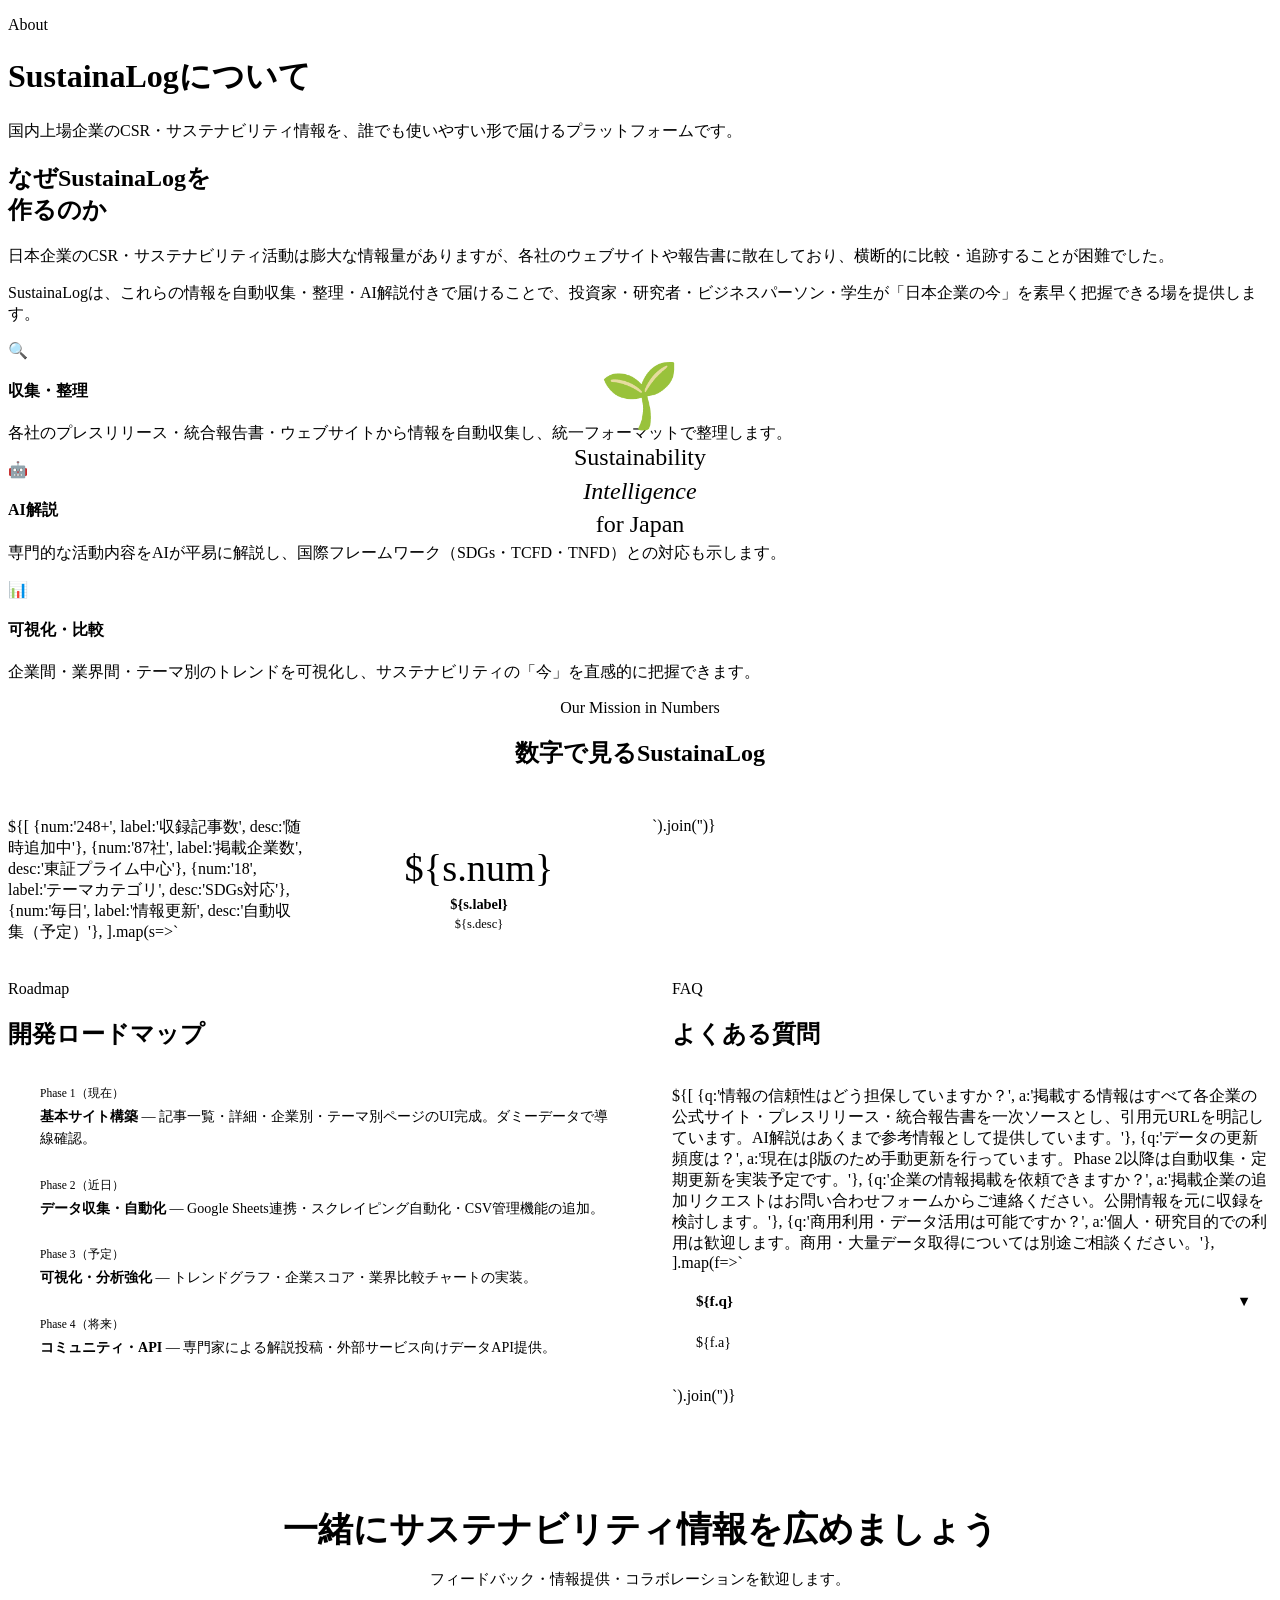
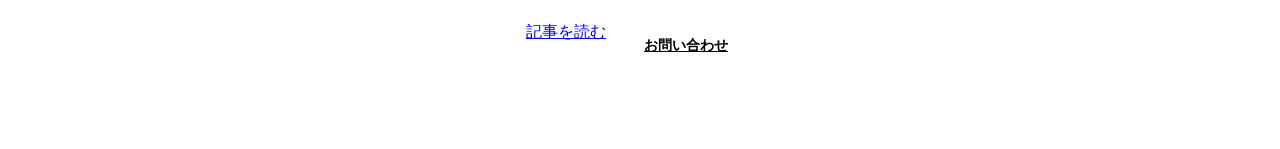
==== about.html @ c3d92dd5 "Add files via upload" ====
<!DOCTYPE html>
<html lang="ja">
<head>
  <meta charset="UTF-8">
  <meta name="viewport" content="width=device-width, initial-scale=1.0">
  <title>About — SustainaLog</title>
  <meta name="description" content="SustainaLogについて。国内企業のCSR・サステナビリティ情報プラットフォームのコンセプトと運営方針。">
  <link rel="stylesheet" href="style.css">
  <style>
    .faq-item {
      background: var(--white);
      border: 1px solid var(--ink-100);
      border-radius: var(--radius-lg);
      overflow: hidden;
      margin-bottom: 12px;
    }
    .faq-q {
      padding: 20px 24px;
      font-weight: 700;
      font-size: 0.95rem;
      color: var(--ink-900);
      display: flex;
      justify-content: space-between;
      align-items: center;
      cursor: pointer;
      transition: background var(--transition);
    }
    .faq-q:hover { background: var(--cream-light); }
    .faq-a {
      padding: 0 24px 20px;
      font-size: 0.88rem;
      color: var(--ink-500);
      line-height: 1.8;
    }
    .timeline { position: relative; padding-left: 32px; }
    .timeline::before {
      content: '';
      position: absolute;
      left: 7px;
      top: 0;
      bottom: 0;
      width: 2px;
      background: var(--green-200);
    }
    .timeline-item { position: relative; margin-bottom: 28px; }
    .timeline-dot {
      position: absolute;
      left: -29px;
      top: 4px;
      width: 14px;
      height: 14px;
      border-radius: 50%;
      background: var(--green-500);
      border: 2px solid var(--white);
      box-shadow: 0 0 0 2px var(--green-200);
    }
    .timeline-date {
      font-family: var(--font-mono);
      font-size: 0.72rem;
      color: var(--green-600);
      margin-bottom: 4px;
    }
    .timeline-text { font-size: 0.88rem; color: var(--ink-700); line-height: 1.6; }
    .team-card {
      background: var(--white);
      border: 1px solid var(--ink-100);
      border-radius: var(--radius-lg);
      padding: 28px;
      text-align: center;
    }
    .team-avatar {
      width: 72px;
      height: 72px;
      border-radius: 50%;
      background: linear-gradient(135deg, var(--green-700), var(--green-500));
      display: flex;
      align-items: center;
      justify-content: center;
      font-size: 1.8rem;
      margin: 0 auto 12px;
    }
    .team-name { font-weight: 700; font-size: 0.95rem; color: var(--ink-900); margin-bottom: 4px; }
    .team-role { font-size: 0.8rem; color: var(--green-600); margin-bottom: 8px; }
    .team-bio { font-size: 0.82rem; color: var(--ink-500); line-height: 1.6; }
  </style>
</head>
<body>

<div id="header-mount"></div>

<div class="page-hero">
  <div class="container">
    <p class="page-hero-label">About</p>
    <h1>SustainaLogについて</h1>
    <p>国内上場企業のCSR・サステナビリティ情報を、誰でも使いやすい形で届けるプラットフォームです。</p>
  </div>
</div>

<section class="section">
  <div class="container">
    <div class="about-grid">
      <div class="about-visual">
        <div style="position:absolute;inset:0;display:flex;align-items:center;justify-content:center;flex-direction:column;gap:8px;">
          <span style="font-size:4rem;">🌱</span>
          <div style="font-family:var(--font-serif);font-size:1.5rem;color:var(--cream);text-align:center;padding:0 32px;line-height:1.4;">
            Sustainability<br><em>Intelligence</em><br>for Japan
          </div>
        </div>
      </div>
      <div class="about-text">
        <h2>なぜSustainaLogを<br>作るのか</h2>
        <p>日本企業のCSR・サステナビリティ活動は膨大な情報量がありますが、各社のウェブサイトや報告書に散在しており、横断的に比較・追跡することが困難でした。</p>
        <p>SustainaLogは、これらの情報を自動収集・整理・AI解説付きで届けることで、投資家・研究者・ビジネスパーソン・学生が「日本企業の今」を素早く把握できる場を提供します。</p>
        <div class="value-cards">
          <div class="value-card">
            <div class="value-icon">🔍</div>
            <div class="value-text">
              <h4>収集・整理</h4>
              <p>各社のプレスリリース・統合報告書・ウェブサイトから情報を自動収集し、統一フォーマットで整理します。</p>
            </div>
          </div>
          <div class="value-card">
            <div class="value-icon">🤖</div>
            <div class="value-text">
              <h4>AI解説</h4>
              <p>専門的な活動内容をAIが平易に解説し、国際フレームワーク（SDGs・TCFD・TNFD）との対応も示します。</p>
            </div>
          </div>
          <div class="value-card">
            <div class="value-icon">📊</div>
            <div class="value-text">
              <h4>可視化・比較</h4>
              <p>企業間・業界間・テーマ別のトレンドを可視化し、サステナビリティの「今」を直感的に把握できます。</p>
            </div>
          </div>
        </div>
      </div>
    </div>
  </div>
</section>

<!-- Mission Numbers -->
<section class="section section-alt">
  <div class="container">
    <div style="text-align:center;margin-bottom:48px;">
      <p class="section-label">Our Mission in Numbers</p>
      <h2 class="section-title">数字で見るSustainaLog</h2>
    </div>
    <div style="display:grid;grid-template-columns:repeat(4,1fr);gap:24px;">
      ${[
        {num:'248+', label:'収録記事数', desc:'随時追加中'},
        {num:'87社', label:'掲載企業数', desc:'東証プライム中心'},
        {num:'18', label:'テーマカテゴリ', desc:'SDGs対応'},
        {num:'毎日', label:'情報更新', desc:'自動収集（予定）'},
      ].map(s=>`
        <div style="background:var(--white);border:1px solid var(--ink-100);border-radius:var(--radius-xl);padding:32px 24px;text-align:center;" class="animate-in">
          <div style="font-family:var(--font-serif);font-size:2.4rem;color:var(--green-700);line-height:1;margin-bottom:8px;">${s.num}</div>
          <div style="font-weight:700;font-size:0.9rem;color:var(--ink-900);margin-bottom:4px;">${s.label}</div>
          <div style="font-size:0.78rem;color:var(--ink-300);">${s.desc}</div>
        </div>
      `).join('')}
    </div>
  </div>
</section>

<!-- Roadmap -->
<section class="section">
  <div class="container">
    <div style="display:grid;grid-template-columns:1fr 1fr;gap:64px;align-items:start;">
      <div>
        <p class="section-label">Roadmap</p>
        <h2 class="section-title" style="margin-bottom:36px;">開発ロードマップ</h2>
        <div class="timeline">
          <div class="timeline-item">
            <div class="timeline-dot"></div>
            <div class="timeline-date">Phase 1（現在）</div>
            <div class="timeline-text"><strong>基本サイト構築</strong> — 記事一覧・詳細・企業別・テーマ別ページのUI完成。ダミーデータで導線確認。</div>
          </div>
          <div class="timeline-item">
            <div class="timeline-dot" style="background:var(--green-300);"></div>
            <div class="timeline-date">Phase 2（近日）</div>
            <div class="timeline-text"><strong>データ収集・自動化</strong> — Google Sheets連携・スクレイピング自動化・CSV管理機能の追加。</div>
          </div>
          <div class="timeline-item">
            <div class="timeline-dot" style="background:var(--ink-100);"></div>
            <div class="timeline-date">Phase 3（予定）</div>
            <div class="timeline-text"><strong>可視化・分析強化</strong> — トレンドグラフ・企業スコア・業界比較チャートの実装。</div>
          </div>
          <div class="timeline-item">
            <div class="timeline-dot" style="background:var(--ink-100);"></div>
            <div class="timeline-date">Phase 4（将来）</div>
            <div class="timeline-text"><strong>コミュニティ・API</strong> — 専門家による解説投稿・外部サービス向けデータAPI提供。</div>
          </div>
        </div>
      </div>
      <div>
        <p class="section-label">FAQ</p>
        <h2 class="section-title" style="margin-bottom:36px;">よくある質問</h2>
        <div>
          ${[
            {q:'情報の信頼性はどう担保していますか？', a:'掲載する情報はすべて各企業の公式サイト・プレスリリース・統合報告書を一次ソースとし、引用元URLを明記しています。AI解説はあくまで参考情報として提供しています。'},
            {q:'データの更新頻度は？', a:'現在はβ版のため手動更新を行っています。Phase 2以降は自動収集・定期更新を実装予定です。'},
            {q:'企業の情報掲載を依頼できますか？', a:'掲載企業の追加リクエストはお問い合わせフォームからご連絡ください。公開情報を元に収録を検討します。'},
            {q:'商用利用・データ活用は可能ですか？', a:'個人・研究目的での利用は歓迎します。商用・大量データ取得については別途ご相談ください。'},
          ].map(f=>`
            <div class="faq-item">
              <div class="faq-q">${f.q} <span>▾</span></div>
              <div class="faq-a">${f.a}</div>
            </div>
          `).join('')}
        </div>
      </div>
    </div>
  </div>
</section>

<!-- CTA -->
<section style="background:var(--green-800);padding:72px 0;">
  <div class="container" style="text-align:center;">
    <h2 style="font-family:var(--font-serif);font-size:clamp(1.6rem,4vw,2.2rem);color:var(--cream);margin-bottom:16px;">一緒にサステナビリティ情報を広めましょう</h2>
    <p style="color:var(--green-200);margin-bottom:32px;font-size:0.95rem;">フィードバック・情報提供・コラボレーションを歓迎します。</p>
    <div style="display:flex;gap:12px;justify-content:center;flex-wrap:wrap;">
      <a href="articles.html" class="btn btn-primary">記事を読む</a>
      <a href="mailto:hello@sustainalog.jp" class="btn" style="color:var(--green-200);border:2px solid rgba(255,255,255,0.2);padding:12px 24px;border-radius:4px;font-weight:700;font-size:0.9rem;">お問い合わせ</a>
    </div>
  </div>
</section>

<div id="footer-mount"></div>

<script src="data.js"></script>
<script>
document.getElementById('header-mount').innerHTML = renderHeader('about.html');
document.getElementById('footer-mount').innerHTML = renderFooter();
initScrollAnimations();
</script>
</body>
</html>
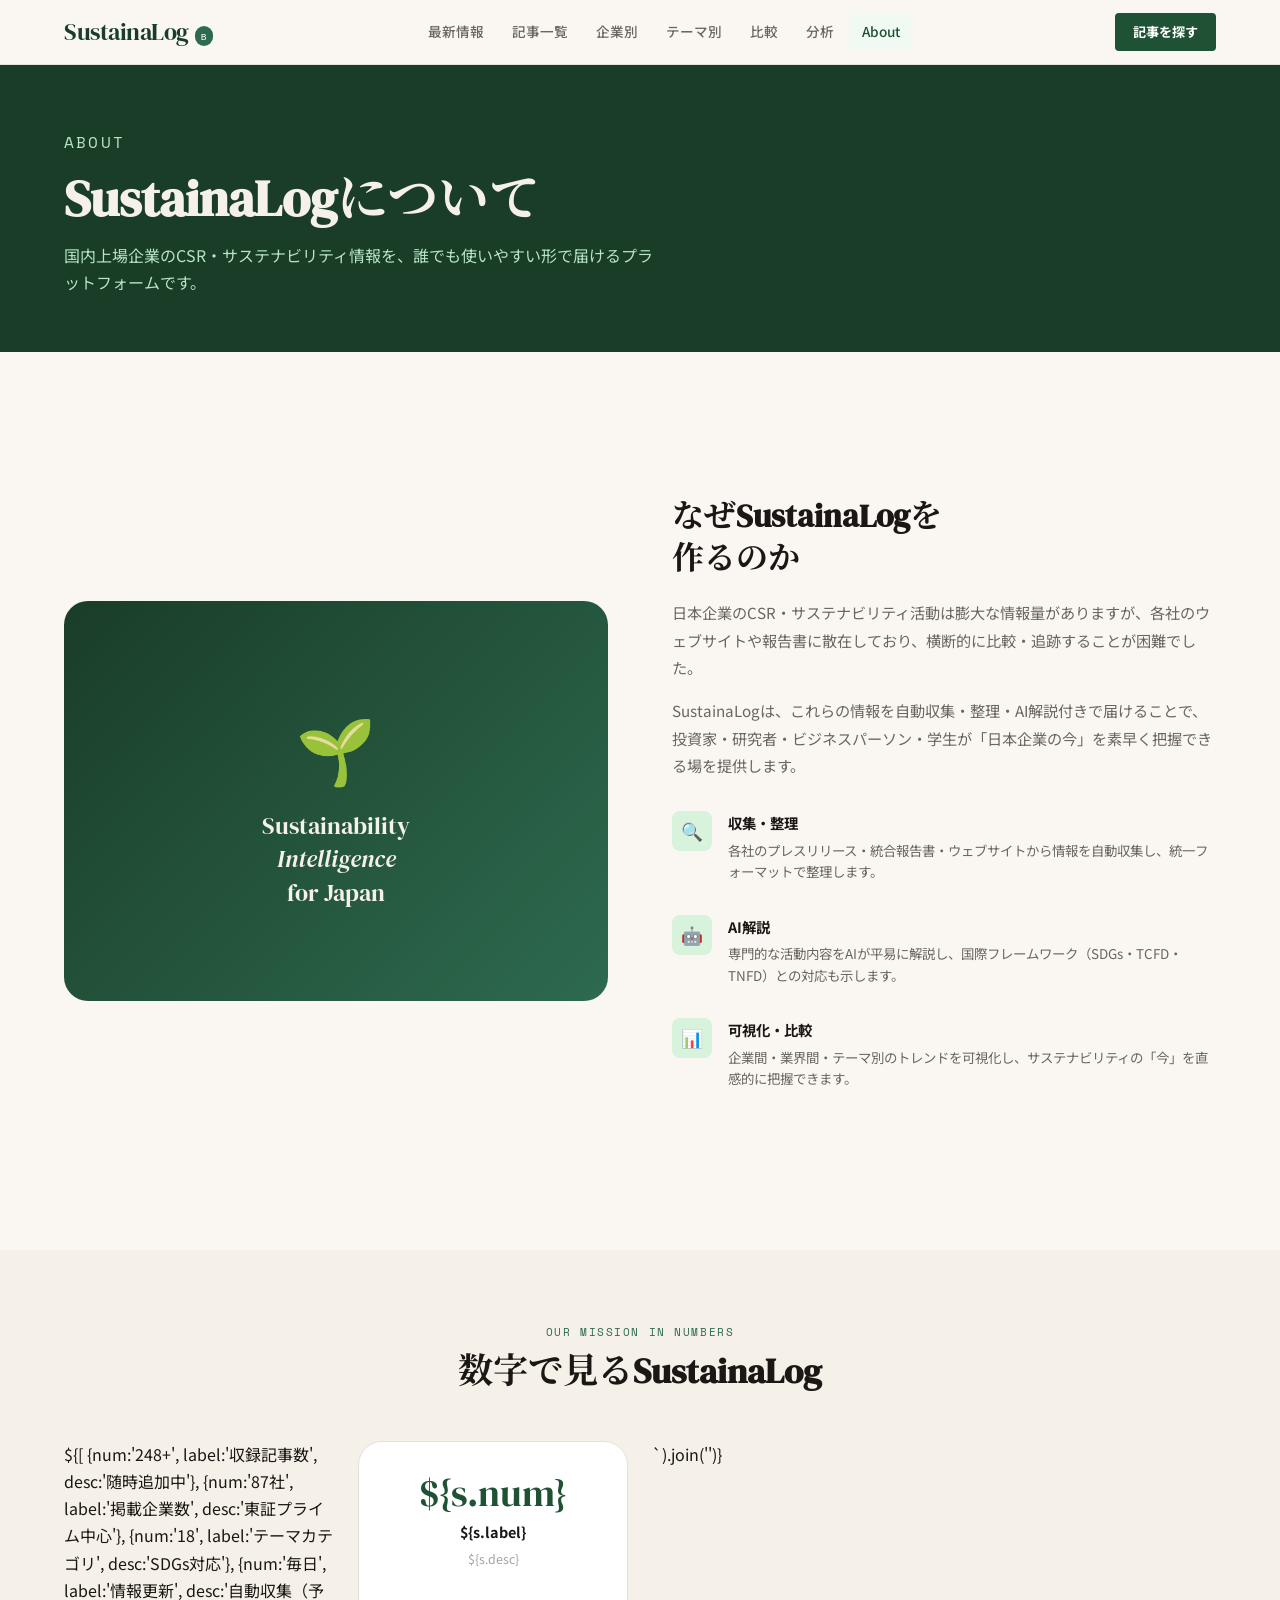
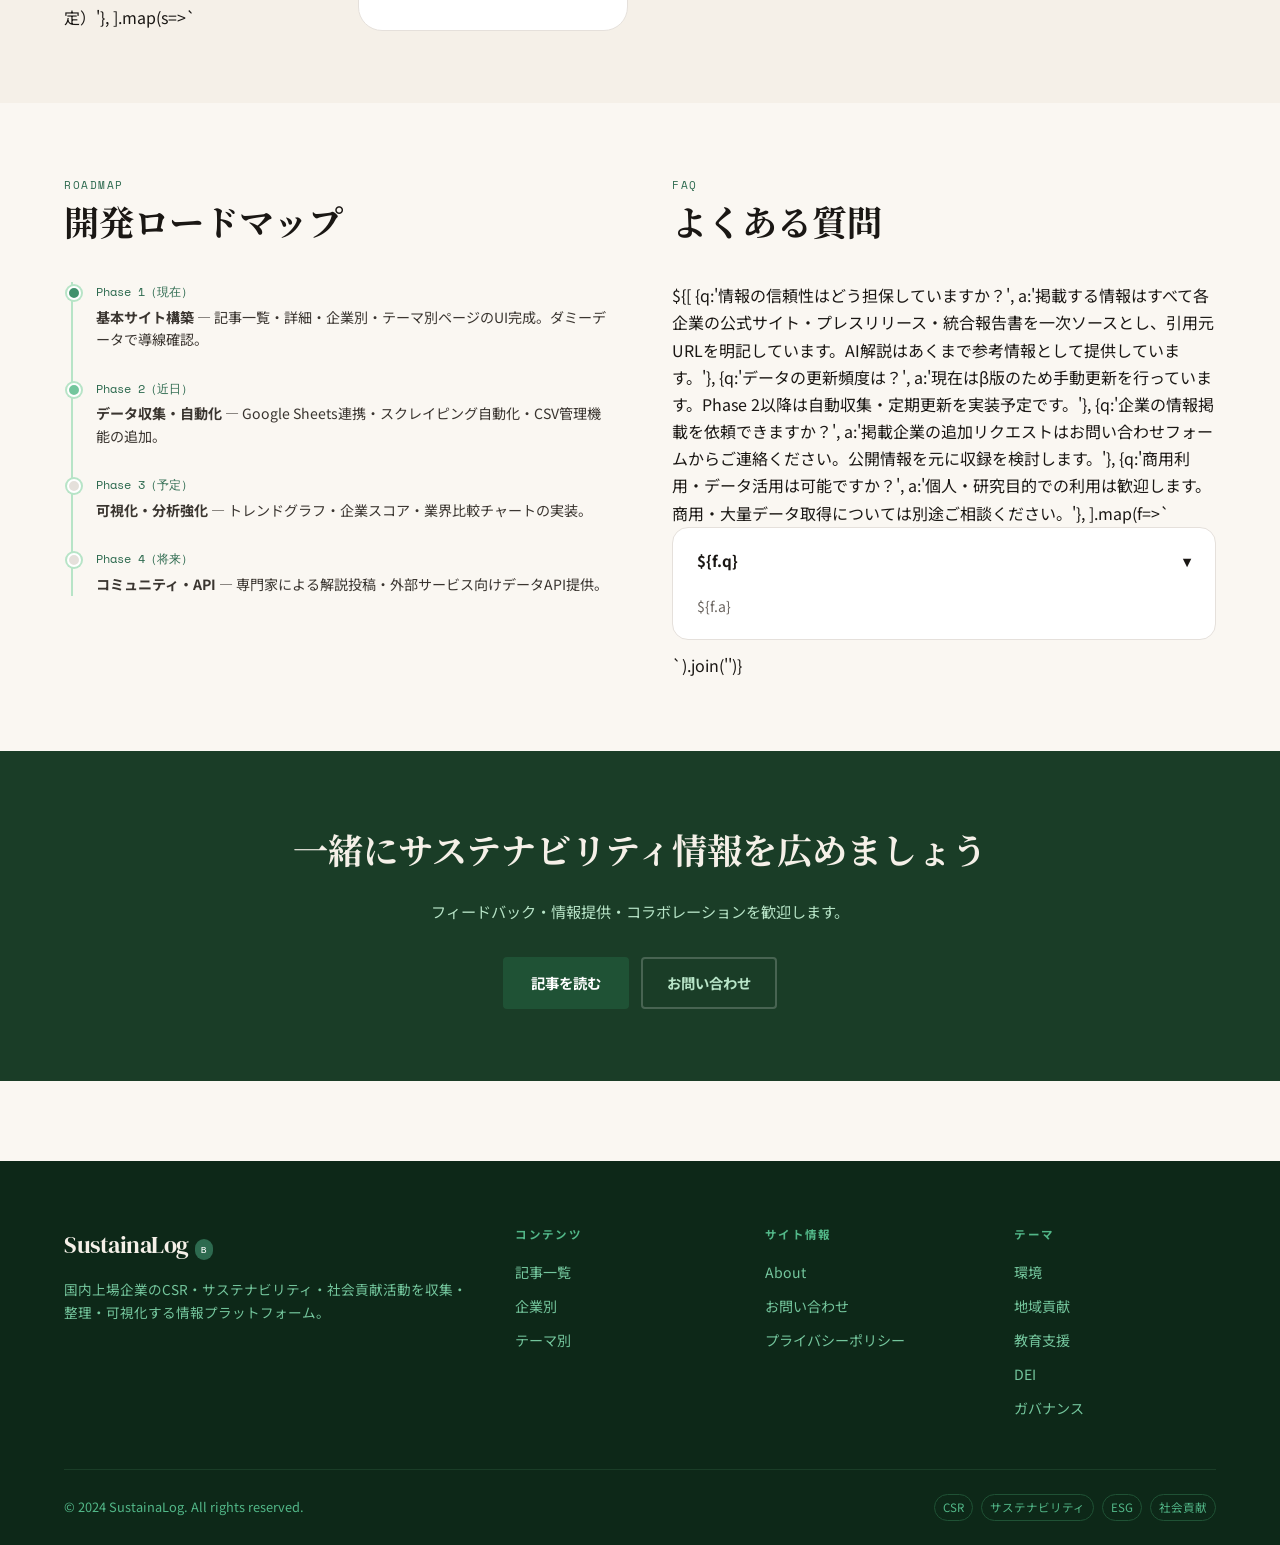
==== commit a675b6c4: "Add files via upload" ====
--- a/about.html
+++ b/about.html
@@ -5,6 +5,12 @@
   <meta name="viewport" content="width=device-width, initial-scale=1.0">
   <title>About — SustainaLog</title>
   <meta name="description" content="SustainaLogについて。国内企業のCSR・サステナビリティ情報プラットフォームのコンセプトと運営方針。">
+  <link rel="icon" href="data:image/svg+xml,<svg xmlns='http://www.w3.org/2000/svg' viewBox='0 0 100 100'><text y='.9em' font-size='90'>🌿</text></svg>">
+  <meta property="og:type" content="website">
+  <meta property="og:title" content="About — SustainaLog">
+  <meta property="og:description" content="SustainaLogについて。国内企業のCSR・サステナビリティ情報プラットフォームのコンセプトと運営方針。">
+  <meta property="og:site_name" content="SustainaLog">
+  <meta name="twitter:card" content="summary">
   <link rel="stylesheet" href="style.css">
   <style>
     .faq-item {
@@ -228,6 +234,8 @@
 
 <div id="footer-mount"></div>
 
+<script src="schema.js"></script>
+<script src="dummy-data.js"></script>
 <script src="data.js"></script>
 <script>
 document.getElementById('header-mount').innerHTML = renderHeader('about.html');
--- a/style.css
+++ b/style.css
@@ -0,0 +1,1024 @@
+/* ================================================
+   SustainaLog — Global Stylesheet
+   Design: Editorial/Magazine, Natural × Modern
+   Palette: Deep Forest Green × Cream × Warm Black
+   ================================================ */
+
+@import url('https://fonts.googleapis.com/css2?family=Noto+Serif+JP:wght@300;400;500;700&family=Noto+Sans+JP:wght@300;400;500;700&family=DM+Serif+Display:ital@0;1&family=Space+Mono&display=swap');
+
+/* ── CSS Variables ── */
+:root {
+  --green-900: #0d2818;
+  --green-800: #1a3d27;
+  --green-700: #1f5235;
+  --green-600: #2d6a4f;
+  --green-500: #40916c;
+  --green-400: #52b788;
+  --green-300: #74c69d;
+  --green-200: #b7e4c7;
+  --green-100: #d8f3dc;
+  --green-50:  #f0faf3;
+
+  --cream-dark: #e8e0d0;
+  --cream:      #f5f0e8;
+  --cream-light:#faf7f2;
+  --white:      #ffffff;
+
+  --ink-900: #1a1714;
+  --ink-700: #3a3530;
+  --ink-500: #6b6560;
+  --ink-300: #a8a29d;
+  --ink-100: #e5e0db;
+
+  --accent-gold: #c9a84c;
+  --accent-rust: #b5522a;
+
+  --font-serif: 'DM Serif Display', 'Noto Serif JP', serif;
+  --font-sans:  'Noto Sans JP', sans-serif;
+  --font-mono:  'Space Mono', monospace;
+
+  --radius-sm: 4px;
+  --radius-md: 8px;
+  --radius-lg: 16px;
+  --radius-xl: 24px;
+
+  --shadow-sm: 0 1px 3px rgba(13,40,24,.08);
+  --shadow-md: 0 4px 16px rgba(13,40,24,.10);
+  --shadow-lg: 0 12px 40px rgba(13,40,24,.14);
+  --shadow-xl: 0 24px 64px rgba(13,40,24,.18);
+
+  --transition: 0.22s cubic-bezier(0.4,0,0.2,1);
+  --max-w: 1200px;
+}
+
+/* ── Reset ── */
+*, *::before, *::after { box-sizing: border-box; margin: 0; padding: 0; }
+html { scroll-behavior: smooth; font-size: 16px; }
+body {
+  font-family: var(--font-sans);
+  background: var(--cream-light);
+  color: var(--ink-900);
+  line-height: 1.7;
+  -webkit-font-smoothing: antialiased;
+}
+img { max-width: 100%; display: block; }
+a { color: inherit; text-decoration: none; }
+ul { list-style: none; }
+button { cursor: pointer; border: none; background: none; font-family: inherit; }
+
+/* ── Container ── */
+.container { max-width: var(--max-w); margin: 0 auto; padding: 0 24px; }
+
+/* ================================================
+   HEADER
+   ================================================ */
+.site-header {
+  position: sticky;
+  top: 0;
+  z-index: 100;
+  background: rgba(250,247,242,0.92);
+  backdrop-filter: blur(12px);
+  -webkit-backdrop-filter: blur(12px);
+  border-bottom: 1px solid var(--ink-100);
+}
+.header-inner {
+  display: flex;
+  align-items: center;
+  justify-content: space-between;
+  height: 64px;
+  gap: 24px;
+}
+.site-logo {
+  display: flex;
+  align-items: baseline;
+  gap: 6px;
+  flex-shrink: 0;
+}
+.logo-main {
+  font-family: var(--font-serif);
+  font-size: 1.5rem;
+  color: var(--green-800);
+  letter-spacing: -0.02em;
+}
+.logo-badge {
+  font-family: var(--font-mono);
+  font-size: 0.6rem;
+  background: var(--green-600);
+  color: var(--white);
+  padding: 2px 6px;
+  border-radius: 99px;
+  letter-spacing: 0.05em;
+  text-transform: uppercase;
+}
+.site-nav { display: flex; align-items: center; gap: 4px; }
+.nav-link {
+  font-size: 0.85rem;
+  font-weight: 500;
+  color: var(--ink-500);
+  padding: 6px 12px;
+  border-radius: var(--radius-sm);
+  transition: color var(--transition), background var(--transition);
+}
+.nav-link:hover, .nav-link.active {
+  color: var(--green-700);
+  background: var(--green-50);
+}
+.header-cta {
+  font-size: 0.82rem;
+  font-weight: 700;
+  color: var(--white);
+  background: var(--green-700);
+  padding: 8px 18px;
+  border-radius: var(--radius-sm);
+  transition: background var(--transition), transform var(--transition);
+  flex-shrink: 0;
+}
+.header-cta:hover { background: var(--green-600); transform: translateY(-1px); }
+
+/* Mobile hamburger */
+.hamburger {
+  display: none;
+  flex-direction: column;
+  gap: 5px;
+  padding: 8px;
+  border-radius: var(--radius-sm);
+  transition: background var(--transition);
+}
+.hamburger:hover { background: var(--green-50); }
+.hamburger span {
+  display: block;
+  width: 22px;
+  height: 2px;
+  background: var(--ink-700);
+  border-radius: 2px;
+  transition: transform var(--transition), opacity var(--transition);
+}
+.mobile-nav {
+  display: none;
+  flex-direction: column;
+  background: var(--cream-light);
+  border-top: 1px solid var(--ink-100);
+  padding: 16px 24px 24px;
+  gap: 4px;
+}
+.mobile-nav.open { display: flex; }
+.mobile-nav-link {
+  font-size: 1rem;
+  font-weight: 500;
+  color: var(--ink-700);
+  padding: 10px 0;
+  border-bottom: 1px solid var(--ink-100);
+}
+.mobile-nav-link:last-child { border-bottom: none; }
+
+/* ================================================
+   FOOTER
+   ================================================ */
+.site-footer {
+  background: var(--green-900);
+  color: var(--green-200);
+  margin-top: 80px;
+}
+.footer-main {
+  display: grid;
+  grid-template-columns: 2fr 1fr 1fr 1fr;
+  gap: 48px;
+  padding: 64px 0 48px;
+}
+.footer-brand .logo-main { color: var(--cream); }
+.footer-brand .logo-badge { background: var(--green-600); }
+.footer-desc {
+  font-size: 0.85rem;
+  color: var(--green-300);
+  margin-top: 12px;
+  line-height: 1.7;
+}
+.footer-col-title {
+  font-size: 0.72rem;
+  font-weight: 700;
+  letter-spacing: 0.12em;
+  text-transform: uppercase;
+  color: var(--green-400);
+  margin-bottom: 16px;
+}
+.footer-links { display: flex; flex-direction: column; gap: 10px; }
+.footer-links a {
+  font-size: 0.88rem;
+  color: var(--green-300);
+  transition: color var(--transition);
+}
+.footer-links a:hover { color: var(--white); }
+.footer-bottom {
+  border-top: 1px solid var(--green-800);
+  padding: 24px 0;
+  display: flex;
+  justify-content: space-between;
+  align-items: center;
+  flex-wrap: wrap;
+  gap: 12px;
+}
+.footer-copy { font-size: 0.8rem; color: var(--green-400); }
+.footer-tags { display: flex; gap: 8px; flex-wrap: wrap; }
+.footer-tag {
+  font-size: 0.72rem;
+  color: var(--green-400);
+  border: 1px solid var(--green-700);
+  padding: 3px 8px;
+  border-radius: 99px;
+}
+
+/* ================================================
+   SHARED COMPONENTS
+   ================================================ */
+
+/* Page Hero */
+.page-hero {
+  background: var(--green-800);
+  color: var(--white);
+  padding: 64px 0 56px;
+}
+.page-hero-label {
+  font-family: var(--font-mono);
+  font-size: 0.72rem;
+  letter-spacing: 0.14em;
+  text-transform: uppercase;
+  color: var(--green-300);
+  margin-bottom: 12px;
+}
+.page-hero h1 {
+  font-family: var(--font-serif);
+  font-size: clamp(2rem, 5vw, 3.2rem);
+  line-height: 1.2;
+  color: var(--cream);
+  margin-bottom: 12px;
+}
+.page-hero p {
+  font-size: 1rem;
+  color: var(--green-200);
+  max-width: 600px;
+}
+
+/* Article Card */
+.card {
+  background: var(--white);
+  border-radius: var(--radius-lg);
+  border: 1px solid var(--ink-100);
+  overflow: hidden;
+  transition: transform var(--transition), box-shadow var(--transition);
+  display: flex;
+  flex-direction: column;
+}
+.card:hover {
+  transform: translateY(-3px);
+  box-shadow: var(--shadow-lg);
+}
+.card-img-wrap {
+  aspect-ratio: 16/9;
+  background: var(--green-100);
+  position: relative;
+  overflow: hidden;
+  display: flex;
+  align-items: center;
+  justify-content: center;
+}
+.card-img-placeholder {
+  width: 100%;
+  height: 100%;
+  display: flex;
+  align-items: center;
+  justify-content: center;
+}
+.card-body { padding: 20px 24px 24px; flex: 1; display: flex; flex-direction: column; }
+.card-meta {
+  display: flex;
+  align-items: center;
+  gap: 8px;
+  flex-wrap: wrap;
+  margin-bottom: 10px;
+}
+.tag {
+  display: inline-flex;
+  align-items: center;
+  font-size: 0.72rem;
+  font-weight: 700;
+  padding: 3px 9px;
+  border-radius: 99px;
+  letter-spacing: 0.03em;
+  white-space: nowrap;
+}
+.tag-theme {
+  background: var(--green-100);
+  color: var(--green-700);
+}
+.tag-industry {
+  background: var(--cream-dark);
+  color: var(--ink-700);
+}
+.tag-company {
+  background: rgba(201,168,76,0.12);
+  color: #8a6c1a;
+}
+.card-title {
+  font-family: var(--font-serif);
+  font-size: 1.05rem;
+  line-height: 1.45;
+  color: var(--ink-900);
+  margin-bottom: 8px;
+  transition: color var(--transition);
+}
+.card:hover .card-title { color: var(--green-700); }
+.card-summary {
+  font-size: 0.84rem;
+  color: var(--ink-500);
+  line-height: 1.7;
+  flex: 1;
+  display: -webkit-box;
+  -webkit-line-clamp: 3;
+  -webkit-box-orient: vertical;
+  overflow: hidden;
+}
+.card-footer {
+  display: flex;
+  justify-content: space-between;
+  align-items: center;
+  margin-top: 16px;
+  padding-top: 16px;
+  border-top: 1px solid var(--ink-100);
+  gap: 8px;
+}
+.card-date {
+  font-family: var(--font-mono);
+  font-size: 0.72rem;
+  color: var(--ink-300);
+}
+.card-source {
+  font-size: 0.72rem;
+  color: var(--ink-300);
+  max-width: 120px;
+  overflow: hidden;
+  text-overflow: ellipsis;
+  white-space: nowrap;
+}
+.read-more {
+  font-size: 0.78rem;
+  font-weight: 700;
+  color: var(--green-600);
+  display: flex;
+  align-items: center;
+  gap: 4px;
+  flex-shrink: 0;
+  transition: gap var(--transition), color var(--transition);
+}
+.read-more:hover { gap: 8px; color: var(--green-700); }
+
+/* Section Titles */
+.section-label {
+  font-family: var(--font-mono);
+  font-size: 0.7rem;
+  letter-spacing: 0.14em;
+  text-transform: uppercase;
+  color: var(--green-600);
+  margin-bottom: 8px;
+}
+.section-title {
+  font-family: var(--font-serif);
+  font-size: clamp(1.6rem, 3vw, 2.2rem);
+  color: var(--ink-900);
+  line-height: 1.25;
+}
+.section-header {
+  display: flex;
+  align-items: flex-end;
+  justify-content: space-between;
+  margin-bottom: 36px;
+  gap: 24px;
+  flex-wrap: wrap;
+}
+.view-all {
+  font-size: 0.85rem;
+  font-weight: 700;
+  color: var(--green-600);
+  display: flex;
+  align-items: center;
+  gap: 6px;
+  flex-shrink: 0;
+  transition: gap var(--transition);
+}
+.view-all:hover { gap: 10px; }
+
+/* Grid */
+.articles-grid {
+  display: grid;
+  grid-template-columns: repeat(3, 1fr);
+  gap: 24px;
+}
+
+/* Buttons */
+.btn {
+  display: inline-flex;
+  align-items: center;
+  gap: 8px;
+  font-weight: 700;
+  border-radius: var(--radius-sm);
+  transition: background var(--transition), transform var(--transition), box-shadow var(--transition);
+  cursor: pointer;
+}
+.btn-primary {
+  background: var(--green-700);
+  color: var(--white);
+  padding: 12px 28px;
+  font-size: 0.9rem;
+}
+.btn-primary:hover { background: var(--green-600); transform: translateY(-1px); box-shadow: var(--shadow-md); }
+.btn-outline {
+  border: 2px solid var(--green-700);
+  color: var(--green-700);
+  padding: 10px 24px;
+  font-size: 0.88rem;
+}
+.btn-outline:hover { background: var(--green-50); transform: translateY(-1px); }
+.btn-sm { padding: 8px 16px; font-size: 0.8rem; }
+
+/* Filter bar */
+.filter-bar {
+  display: flex;
+  gap: 8px;
+  flex-wrap: wrap;
+  margin-bottom: 32px;
+}
+.filter-btn {
+  font-size: 0.82rem;
+  font-weight: 600;
+  padding: 7px 16px;
+  border-radius: 99px;
+  border: 1.5px solid var(--ink-200, #d5d0cb);
+  color: var(--ink-500);
+  background: var(--white);
+  transition: all var(--transition);
+}
+.filter-btn:hover, .filter-btn.active {
+  background: var(--green-700);
+  color: var(--white);
+  border-color: var(--green-700);
+}
+
+/* Search input */
+.search-wrap {
+  position: relative;
+  max-width: 420px;
+  width: 100%;
+}
+.search-input {
+  width: 100%;
+  padding: 10px 16px 10px 42px;
+  border: 1.5px solid var(--ink-100);
+  border-radius: 99px;
+  font-size: 0.88rem;
+  font-family: var(--font-sans);
+  background: var(--white);
+  color: var(--ink-900);
+  outline: none;
+  transition: border-color var(--transition), box-shadow var(--transition);
+}
+.search-input:focus { border-color: var(--green-500); box-shadow: 0 0 0 3px rgba(64,145,108,.12); }
+.search-icon {
+  position: absolute;
+  left: 14px;
+  top: 50%;
+  transform: translateY(-50%);
+  color: var(--ink-300);
+  pointer-events: none;
+}
+
+/* Breadcrumb */
+.breadcrumb {
+  display: flex;
+  align-items: center;
+  gap: 8px;
+  font-size: 0.8rem;
+  color: var(--ink-300);
+  margin-bottom: 32px;
+  flex-wrap: wrap;
+}
+.breadcrumb a { color: var(--green-600); }
+.breadcrumb a:hover { text-decoration: underline; }
+.breadcrumb-sep { color: var(--ink-200, #d5d0cb); }
+
+/* Empty state */
+.empty-state {
+  text-align: center;
+  padding: 80px 24px;
+  color: var(--ink-300);
+}
+.empty-state-icon { font-size: 3rem; margin-bottom: 16px; }
+.empty-state h3 { font-size: 1.1rem; color: var(--ink-500); margin-bottom: 8px; }
+.empty-state p { font-size: 0.88rem; }
+
+/* ================================================
+   ARTICLE DETAIL PAGE
+   ================================================ */
+.article-layout {
+  display: grid;
+  grid-template-columns: 1fr 320px;
+  gap: 48px;
+  align-items: start;
+  padding: 48px 0 80px;
+}
+.article-header { margin-bottom: 32px; }
+.article-tags { display: flex; gap: 8px; flex-wrap: wrap; margin-bottom: 16px; }
+.article-title {
+  font-family: var(--font-serif);
+  font-size: clamp(1.6rem, 4vw, 2.6rem);
+  line-height: 1.25;
+  color: var(--ink-900);
+  margin-bottom: 20px;
+}
+.article-byline {
+  display: flex;
+  align-items: center;
+  gap: 20px;
+  flex-wrap: wrap;
+  padding-bottom: 20px;
+  border-bottom: 1px solid var(--ink-100);
+  margin-bottom: 32px;
+}
+.byline-company {
+  font-weight: 700;
+  color: var(--green-700);
+  font-size: 0.9rem;
+}
+.byline-date {
+  font-family: var(--font-mono);
+  font-size: 0.78rem;
+  color: var(--ink-300);
+}
+.article-summary-block {
+  background: var(--green-50);
+  border-left: 4px solid var(--green-500);
+  padding: 24px 28px;
+  border-radius: 0 var(--radius-md) var(--radius-md) 0;
+  margin-bottom: 36px;
+}
+.article-summary-block h3 {
+  font-size: 0.72rem;
+  font-weight: 700;
+  letter-spacing: 0.12em;
+  text-transform: uppercase;
+  color: var(--green-600);
+  margin-bottom: 10px;
+}
+.article-summary-block p {
+  font-size: 0.95rem;
+  color: var(--ink-700);
+  line-height: 1.75;
+}
+.ai-block {
+  background: linear-gradient(135deg, #f0faf3, #e8f4ec);
+  border: 1px solid var(--green-200);
+  border-radius: var(--radius-lg);
+  padding: 28px;
+  margin-bottom: 36px;
+}
+.ai-block-header {
+  display: flex;
+  align-items: center;
+  gap: 10px;
+  margin-bottom: 16px;
+}
+.ai-badge {
+  display: flex;
+  align-items: center;
+  gap: 6px;
+  background: var(--green-700);
+  color: var(--white);
+  font-size: 0.68rem;
+  font-weight: 700;
+  padding: 4px 10px;
+  border-radius: 99px;
+  letter-spacing: 0.06em;
+}
+.ai-badge::before {
+  content: '✦';
+  font-size: 0.7em;
+}
+.ai-block h3 {
+  font-family: var(--font-serif);
+  font-size: 1rem;
+  color: var(--green-800);
+}
+.ai-block p { font-size: 0.9rem; color: var(--ink-700); line-height: 1.75; }
+
+/* Sidebar */
+.article-sidebar { position: sticky; top: 80px; }
+.sidebar-card {
+  background: var(--white);
+  border: 1px solid var(--ink-100);
+  border-radius: var(--radius-lg);
+  padding: 24px;
+  margin-bottom: 20px;
+}
+.sidebar-title {
+  font-size: 0.72rem;
+  font-weight: 700;
+  letter-spacing: 0.12em;
+  text-transform: uppercase;
+  color: var(--ink-300);
+  margin-bottom: 16px;
+}
+.company-name-big {
+  font-family: var(--font-serif);
+  font-size: 1.25rem;
+  color: var(--ink-900);
+  margin-bottom: 6px;
+}
+.company-industry {
+  font-size: 0.82rem;
+  color: var(--ink-500);
+  margin-bottom: 14px;
+}
+.company-stock {
+  font-family: var(--font-mono);
+  font-size: 0.75rem;
+  color: var(--green-600);
+  background: var(--green-50);
+  padding: 4px 10px;
+  border-radius: var(--radius-sm);
+  display: inline-block;
+  margin-bottom: 16px;
+}
+.source-link {
+  display: flex;
+  align-items: center;
+  gap: 8px;
+  font-size: 0.85rem;
+  color: var(--green-700);
+  font-weight: 600;
+  padding: 10px 0;
+  border-bottom: 1px solid var(--ink-100);
+  transition: color var(--transition), gap var(--transition);
+}
+.source-link:last-child { border-bottom: none; }
+.source-link:hover { color: var(--green-600); gap: 12px; }
+
+/* ================================================
+   HOME PAGE SPECIFIC
+   ================================================ */
+.hero {
+  background: var(--green-900);
+  position: relative;
+  overflow: hidden;
+  padding: 96px 0 80px;
+}
+.hero-bg-decor {
+  position: absolute;
+  inset: 0;
+  overflow: hidden;
+  pointer-events: none;
+}
+.hero-circle {
+  position: absolute;
+  border-radius: 50%;
+  opacity: 0.05;
+  background: var(--green-300);
+}
+.hero-label {
+  font-family: var(--font-mono);
+  font-size: 0.72rem;
+  letter-spacing: 0.16em;
+  text-transform: uppercase;
+  color: var(--green-400);
+  margin-bottom: 20px;
+}
+.hero h1 {
+  font-family: var(--font-serif);
+  font-size: clamp(2.4rem, 6vw, 4.5rem);
+  line-height: 1.12;
+  color: var(--cream);
+  margin-bottom: 24px;
+  max-width: 760px;
+}
+.hero h1 em {
+  font-style: italic;
+  color: var(--green-300);
+}
+.hero-desc {
+  font-size: 1rem;
+  color: var(--green-200);
+  max-width: 540px;
+  line-height: 1.8;
+  margin-bottom: 36px;
+}
+.hero-actions { display: flex; gap: 12px; flex-wrap: wrap; }
+.hero-stats {
+  display: flex;
+  gap: 40px;
+  margin-top: 56px;
+  padding-top: 40px;
+  border-top: 1px solid rgba(255,255,255,0.1);
+  flex-wrap: wrap;
+  gap: 32px;
+}
+.stat-item {}
+.stat-num {
+  font-family: var(--font-serif);
+  font-size: 2rem;
+  color: var(--green-300);
+  line-height: 1;
+}
+.stat-label {
+  font-size: 0.78rem;
+  color: var(--green-400);
+  margin-top: 4px;
+}
+
+/* Featured article */
+.featured-card {
+  display: grid;
+  grid-template-columns: 1.2fr 1fr;
+  border-radius: var(--radius-xl);
+  overflow: hidden;
+  background: var(--white);
+  border: 1px solid var(--ink-100);
+  box-shadow: var(--shadow-lg);
+  margin-bottom: 64px;
+  transition: transform var(--transition), box-shadow var(--transition);
+}
+.featured-card:hover {
+  transform: translateY(-4px);
+  box-shadow: var(--shadow-xl);
+}
+.featured-img {
+  background: linear-gradient(135deg, var(--green-800), var(--green-600));
+  display: flex;
+  align-items: center;
+  justify-content: center;
+  min-height: 320px;
+}
+.featured-body {
+  padding: 40px;
+  display: flex;
+  flex-direction: column;
+  justify-content: center;
+}
+.featured-eyebrow {
+  font-family: var(--font-mono);
+  font-size: 0.68rem;
+  letter-spacing: 0.14em;
+  text-transform: uppercase;
+  color: var(--green-600);
+  margin-bottom: 12px;
+}
+.featured-title {
+  font-family: var(--font-serif);
+  font-size: 1.55rem;
+  line-height: 1.3;
+  color: var(--ink-900);
+  margin-bottom: 16px;
+}
+.featured-summary {
+  font-size: 0.88rem;
+  color: var(--ink-500);
+  line-height: 1.75;
+  margin-bottom: 24px;
+}
+
+/* Theme tiles */
+.themes-grid {
+  display: grid;
+  grid-template-columns: repeat(3, 1fr);
+  gap: 16px;
+}
+.theme-tile {
+  background: var(--white);
+  border: 1px solid var(--ink-100);
+  border-radius: var(--radius-lg);
+  padding: 24px;
+  display: flex;
+  align-items: center;
+  gap: 16px;
+  transition: transform var(--transition), box-shadow var(--transition), border-color var(--transition);
+  cursor: pointer;
+}
+.theme-tile:hover {
+  transform: translateY(-2px);
+  box-shadow: var(--shadow-md);
+  border-color: var(--green-300);
+}
+.theme-icon {
+  width: 48px;
+  height: 48px;
+  border-radius: var(--radius-md);
+  display: flex;
+  align-items: center;
+  justify-content: center;
+  font-size: 1.5rem;
+  flex-shrink: 0;
+}
+.theme-name {
+  font-weight: 700;
+  font-size: 0.9rem;
+  color: var(--ink-900);
+  margin-bottom: 2px;
+}
+.theme-count {
+  font-size: 0.78rem;
+  color: var(--ink-300);
+}
+
+/* Companies grid */
+.companies-grid {
+  display: grid;
+  grid-template-columns: repeat(4, 1fr);
+  gap: 16px;
+}
+.company-card {
+  background: var(--white);
+  border: 1px solid var(--ink-100);
+  border-radius: var(--radius-lg);
+  padding: 20px;
+  text-align: center;
+  transition: transform var(--transition), box-shadow var(--transition);
+}
+.company-card:hover {
+  transform: translateY(-2px);
+  box-shadow: var(--shadow-md);
+}
+.company-logo-placeholder {
+  width: 56px;
+  height: 56px;
+  border-radius: var(--radius-md);
+  background: var(--green-100);
+  display: flex;
+  align-items: center;
+  justify-content: center;
+  font-size: 1.4rem;
+  margin: 0 auto 12px;
+}
+.company-card-name {
+  font-weight: 700;
+  font-size: 0.88rem;
+  color: var(--ink-900);
+  margin-bottom: 4px;
+}
+.company-card-industry {
+  font-size: 0.75rem;
+  color: var(--ink-300);
+  margin-bottom: 10px;
+}
+.company-card-count {
+  font-size: 0.75rem;
+  font-weight: 600;
+  color: var(--green-600);
+}
+
+/* Pagination */
+.pagination {
+  display: flex;
+  justify-content: center;
+  align-items: center;
+  gap: 6px;
+  margin-top: 48px;
+}
+.page-btn {
+  width: 38px;
+  height: 38px;
+  border-radius: var(--radius-sm);
+  font-size: 0.85rem;
+  font-weight: 600;
+  color: var(--ink-500);
+  border: 1.5px solid var(--ink-100);
+  background: var(--white);
+  display: flex;
+  align-items: center;
+  justify-content: center;
+  transition: all var(--transition);
+}
+.page-btn:hover { border-color: var(--green-500); color: var(--green-700); }
+.page-btn.active { background: var(--green-700); color: var(--white); border-color: var(--green-700); }
+.page-btn-arrow { width: 38px; height: 38px; }
+
+/* ================================================
+   SECTION SPACING
+   ================================================ */
+.section { padding: 72px 0; }
+.section-alt { background: var(--cream); }
+.section-dark { background: var(--green-900); }
+
+/* ================================================
+   ABOUT PAGE
+   ================================================ */
+.about-grid {
+  display: grid;
+  grid-template-columns: 1fr 1fr;
+  gap: 64px;
+  align-items: center;
+  padding: 72px 0;
+}
+.about-visual {
+  background: linear-gradient(135deg, var(--green-800), var(--green-600));
+  border-radius: var(--radius-xl);
+  min-height: 400px;
+  display: flex;
+  align-items: center;
+  justify-content: center;
+  font-size: 5rem;
+  position: relative;
+  overflow: hidden;
+}
+.about-text h2 {
+  font-family: var(--font-serif);
+  font-size: 2rem;
+  color: var(--ink-900);
+  margin-bottom: 20px;
+  line-height: 1.3;
+}
+.about-text p {
+  color: var(--ink-500);
+  line-height: 1.8;
+  margin-bottom: 16px;
+  font-size: 0.95rem;
+}
+.value-cards { display: flex; flex-direction: column; gap: 16px; margin-top: 32px; }
+.value-card {
+  display: flex;
+  gap: 16px;
+  align-items: flex-start;
+}
+.value-icon {
+  width: 40px;
+  height: 40px;
+  border-radius: var(--radius-md);
+  background: var(--green-100);
+  display: flex;
+  align-items: center;
+  justify-content: center;
+  flex-shrink: 0;
+  font-size: 1.1rem;
+}
+.value-text h4 {
+  font-weight: 700;
+  font-size: 0.9rem;
+  color: var(--ink-900);
+  margin-bottom: 4px;
+}
+.value-text p { font-size: 0.84rem; color: var(--ink-500); line-height: 1.6; }
+
+/* ================================================
+   RESPONSIVE
+   ================================================ */
+@media (max-width: 1024px) {
+  .articles-grid { grid-template-columns: repeat(2, 1fr); }
+  .themes-grid { grid-template-columns: repeat(2, 1fr); }
+  .companies-grid { grid-template-columns: repeat(3, 1fr); }
+  .footer-main { grid-template-columns: 1fr 1fr; }
+  .featured-card { grid-template-columns: 1fr; }
+  .featured-img { min-height: 220px; }
+  .article-layout { grid-template-columns: 1fr; }
+  .article-sidebar { position: static; }
+  .about-grid { grid-template-columns: 1fr; }
+}
+
+@media (max-width: 768px) {
+  .site-nav, .header-cta { display: none; }
+  .hamburger { display: flex; }
+  .articles-grid { grid-template-columns: 1fr; }
+  .themes-grid { grid-template-columns: repeat(2, 1fr); }
+  .companies-grid { grid-template-columns: repeat(2, 1fr); }
+  .footer-main { grid-template-columns: 1fr; gap: 32px; padding: 40px 0 32px; }
+  .hero { padding: 64px 0 56px; }
+  .hero-stats { gap: 24px; }
+  .section { padding: 48px 0; }
+  .featured-body { padding: 24px; }
+}
+
+@media (max-width: 480px) {
+  .themes-grid { grid-template-columns: 1fr; }
+  .companies-grid { grid-template-columns: repeat(2, 1fr); }
+  .hero h1 { font-size: 2rem; }
+  .hero-actions { flex-direction: column; }
+}
+
+/* ================================================
+   ANIMATIONS
+   ================================================ */
+@keyframes fadeInUp {
+  from { opacity: 0; transform: translateY(20px); }
+  to   { opacity: 1; transform: translateY(0); }
+}
+.animate-in {
+  animation: fadeInUp 0.5s ease both;
+}
+.animate-in:nth-child(1) { animation-delay: 0.05s; }
+.animate-in:nth-child(2) { animation-delay: 0.10s; }
+.animate-in:nth-child(3) { animation-delay: 0.15s; }
+.animate-in:nth-child(4) { animation-delay: 0.20s; }
+.animate-in:nth-child(5) { animation-delay: 0.25s; }
+.animate-in:nth-child(6) { animation-delay: 0.30s; }
+
+/* Leaf SVG decoration */
+.leaf-decor {
+  position: absolute;
+  opacity: 0.06;
+  pointer-events: none;
+  color: var(--green-300);
+}
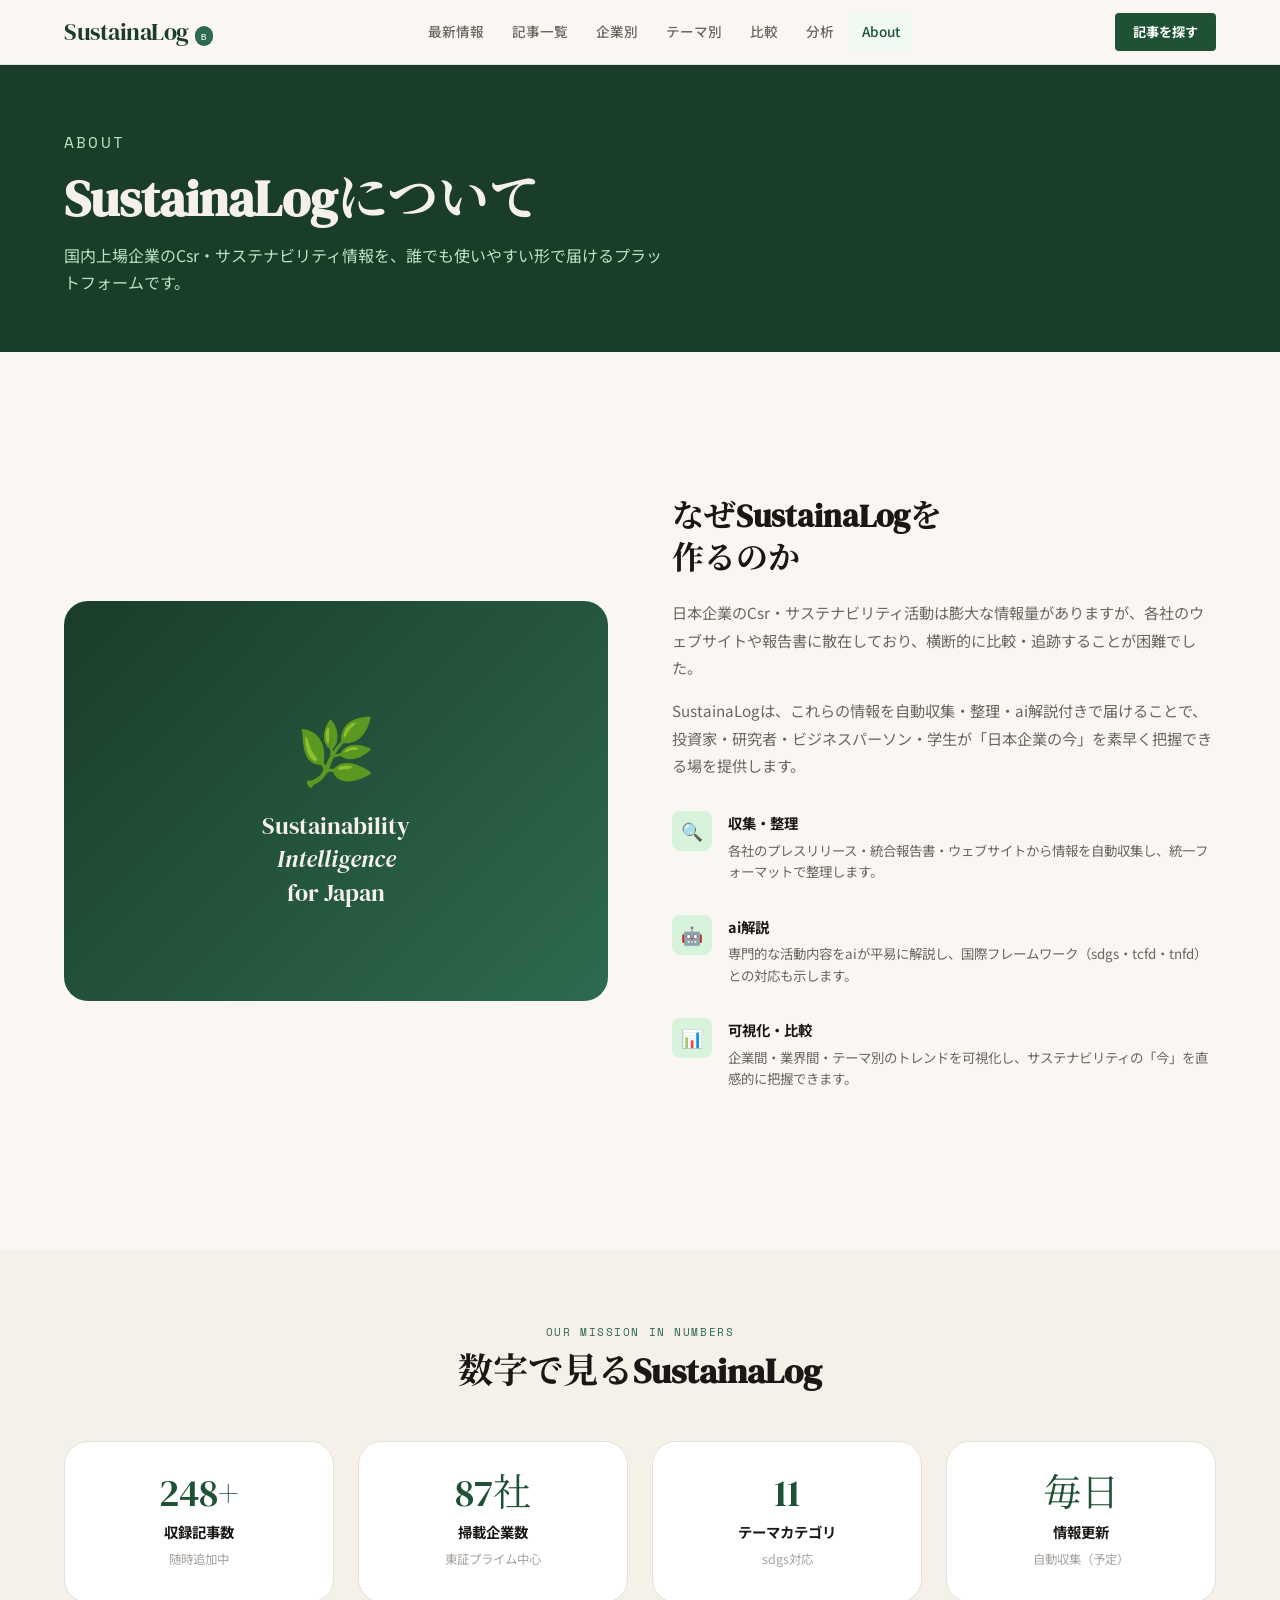
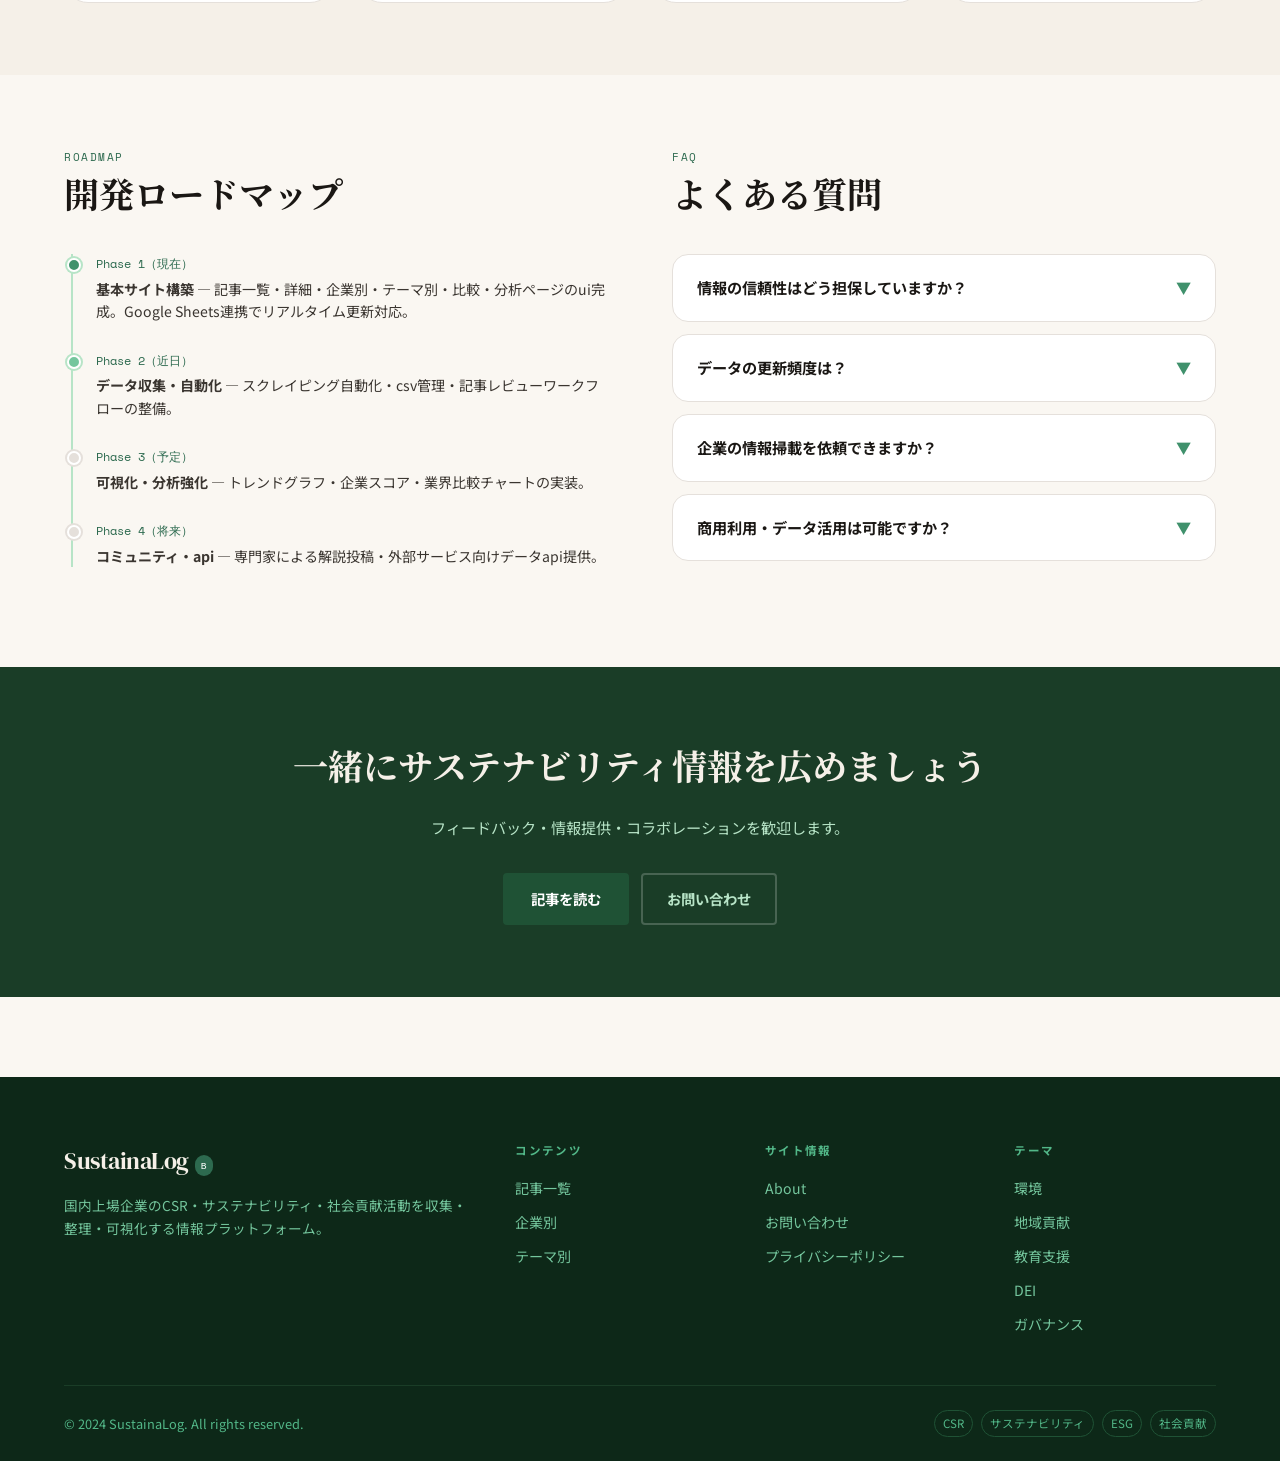
==== commit 1254869e: "Add files via upload" ====
--- a/about.html
+++ b/about.html
@@ -4,11 +4,11 @@
   <meta charset="UTF-8">
   <meta name="viewport" content="width=device-width, initial-scale=1.0">
   <title>About — SustainaLog</title>
-  <meta name="description" content="SustainaLogについて。国内企業のCSR・サステナビリティ情報プラットフォームのコンセプトと運営方針。">
-  <link rel="icon" href="data:image/svg+xml,<svg xmlns='http://www.w3.org/2000/svg' viewBox='0 0 100 100'><text y='.9em' font-size='90'>🌿</text></svg>">
+  <meta name="description" content="SustainaLogについて。国内企業のCsr・サステナビリティ情報プラットフォームのコンセプトと運営方针。">
+  <link rel="icon" href="data:image/svg+xml,<svg xmlns='http://www.w3.org/2000/svg' viewBox='0 0 100 100'><text y='.9em' font-size='90'>&#127807;</text></svg>">
   <meta property="og:type" content="website">
   <meta property="og:title" content="About — SustainaLog">
-  <meta property="og:description" content="SustainaLogについて。国内企業のCSR・サステナビリティ情報プラットフォームのコンセプトと運営方針。">
+  <meta property="og:description" content="SustainaLogについて。国内企業のCsr・サステナビリティ情報プラットフォームのコンセプトと運営方针。">
   <meta property="og:site_name" content="SustainaLog">
   <meta name="twitter:card" content="summary">
   <link rel="stylesheet" href="style.css">
@@ -29,65 +29,72 @@
       justify-content: space-between;
       align-items: center;
       cursor: pointer;
+      user-select: none;
       transition: background var(--transition);
     }
-    .faq-q:hover { background: var(--cream-light); }
+    .faq-q:hover { background: var(--cream-light, #faf7f2); }
+    .faq-icon {
+      font-style: normal;
+      color: var(--green-500);
+      transition: transform .25s ease;
+      flex-shrink: 0;
+      margin-left: 12px;
+    }
+    .faq-item.open .faq-icon { transform: rotate(180deg); }
     .faq-a {
+      display: none;
       padding: 0 24px 20px;
       font-size: 0.88rem;
       color: var(--ink-500);
       line-height: 1.8;
     }
+    .faq-item.open .faq-a { display: block; }
     .timeline { position: relative; padding-left: 32px; }
     .timeline::before {
-      content: '';
+      content: "";
       position: absolute;
-      left: 7px;
-      top: 0;
-      bottom: 0;
+      left: 7px; top: 0; bottom: 0;
       width: 2px;
       background: var(--green-200);
     }
     .timeline-item { position: relative; margin-bottom: 28px; }
     .timeline-dot {
       position: absolute;
-      left: -29px;
-      top: 4px;
-      width: 14px;
-      height: 14px;
+      left: -29px; top: 4px;
+      width: 14px; height: 14px;
       border-radius: 50%;
       background: var(--green-500);
       border: 2px solid var(--white);
       box-shadow: 0 0 0 2px var(--green-200);
     }
-    .timeline-date {
-      font-family: var(--font-mono);
-      font-size: 0.72rem;
-      color: var(--green-600);
-      margin-bottom: 4px;
-    }
+    .timeline-dot.near   { background: var(--green-300); }
+    .timeline-dot.future { background: var(--ink-100); box-shadow: 0 0 0 2px var(--ink-100); }
+    .timeline-date { font-family: var(--font-mono); font-size: 0.72rem; color: var(--green-600); margin-bottom: 4px; }
     .timeline-text { font-size: 0.88rem; color: var(--ink-700); line-height: 1.6; }
-    .team-card {
+    .stats-grid {
+      display: grid;
+      grid-template-columns: repeat(4, 1fr);
+      gap: 24px;
+    }
+    @media (max-width: 768px) { .stats-grid { grid-template-columns: repeat(2, 1fr); } }
+    @media (max-width: 480px) { .stats-grid { gap: 12px; } }
+    .stat-card {
       background: var(--white);
       border: 1px solid var(--ink-100);
-      border-radius: var(--radius-lg);
-      padding: 28px;
+      border-radius: var(--radius-xl);
+      padding: 32px 24px;
       text-align: center;
     }
-    .team-avatar {
-      width: 72px;
-      height: 72px;
-      border-radius: 50%;
-      background: linear-gradient(135deg, var(--green-700), var(--green-500));
-      display: flex;
-      align-items: center;
-      justify-content: center;
-      font-size: 1.8rem;
-      margin: 0 auto 12px;
-    }
-    .team-name { font-weight: 700; font-size: 0.95rem; color: var(--ink-900); margin-bottom: 4px; }
-    .team-role { font-size: 0.8rem; color: var(--green-600); margin-bottom: 8px; }
-    .team-bio { font-size: 0.82rem; color: var(--ink-500); line-height: 1.6; }
+    .stat-num { font-family: var(--font-serif); font-size: 2.4rem; color: var(--green-700); line-height: 1; margin-bottom: 8px; }
+    .stat-label { font-weight: 700; font-size: 0.9rem; color: var(--ink-900); margin-bottom: 4px; }
+    .stat-desc  { font-size: 0.78rem; color: var(--ink-300); }
+    .roadmap-faq-grid {
+      display: grid;
+      grid-template-columns: 1fr 1fr;
+      gap: 64px;
+      align-items: start;
+    }
+    @media (max-width: 768px) { .roadmap-faq-grid { grid-template-columns: 1fr; gap: 48px; } }
   </style>
 </head>
 <body>
@@ -98,16 +105,17 @@
   <div class="container">
     <p class="page-hero-label">About</p>
     <h1>SustainaLogについて</h1>
-    <p>国内上場企業のCSR・サステナビリティ情報を、誰でも使いやすい形で届けるプラットフォームです。</p>
+    <p>国内上場企業のCsr・サステナビリティ情報を、誰でも使いやすい形で届けるプラットフォームです。</p>
   </div>
 </div>
 
+<!-- Mission -->
 <section class="section">
   <div class="container">
     <div class="about-grid">
       <div class="about-visual">
         <div style="position:absolute;inset:0;display:flex;align-items:center;justify-content:center;flex-direction:column;gap:8px;">
-          <span style="font-size:4rem;">🌱</span>
+          <span style="font-size:4rem;">&#127807;</span>
           <div style="font-family:var(--font-serif);font-size:1.5rem;color:var(--cream);text-align:center;padding:0 32px;line-height:1.4;">
             Sustainability<br><em>Intelligence</em><br>for Japan
           </div>
@@ -115,25 +123,25 @@
       </div>
       <div class="about-text">
         <h2>なぜSustainaLogを<br>作るのか</h2>
-        <p>日本企業のCSR・サステナビリティ活動は膨大な情報量がありますが、各社のウェブサイトや報告書に散在しており、横断的に比較・追跡することが困難でした。</p>
-        <p>SustainaLogは、これらの情報を自動収集・整理・AI解説付きで届けることで、投資家・研究者・ビジネスパーソン・学生が「日本企業の今」を素早く把握できる場を提供します。</p>
+        <p>日本企業のCsr・サステナビリティ活動は膨大な情報量がありますが、各社のウェブサイトや報告書に散在しており、横断的に比較・追跡することが困難でした。</p>
+        <p>SustainaLogは、これらの情報を自動収集・整理・ai解説付きで届けることで、投資家・研究者・ビジネスパーソン・学生が「日本企業の今」を素早く把握できる場を提供します。</p>
         <div class="value-cards">
           <div class="value-card">
-            <div class="value-icon">🔍</div>
+            <div class="value-icon">&#128269;</div>
             <div class="value-text">
               <h4>収集・整理</h4>
               <p>各社のプレスリリース・統合報告書・ウェブサイトから情報を自動収集し、統一フォーマットで整理します。</p>
             </div>
           </div>
           <div class="value-card">
-            <div class="value-icon">🤖</div>
+            <div class="value-icon">&#129302;</div>
             <div class="value-text">
-              <h4>AI解説</h4>
-              <p>専門的な活動内容をAIが平易に解説し、国際フレームワーク（SDGs・TCFD・TNFD）との対応も示します。</p>
+              <h4>ai解説</h4>
+              <p>専門的な活動内容をaiが平易に解説し、国際フレームワーク（sdgs・tcfd・tnfd）との対応も示します。</p>
             </div>
           </div>
           <div class="value-card">
-            <div class="value-icon">📊</div>
+            <div class="value-icon">&#128202;</div>
             <div class="value-text">
               <h4>可視化・比較</h4>
               <p>企業間・業界間・テーマ別のトレンドを可視化し、サステナビリティの「今」を直感的に把握できます。</p>
@@ -145,34 +153,44 @@
   </div>
 </section>
 
-<!-- Mission Numbers -->
+<!-- Stats -->
 <section class="section section-alt">
   <div class="container">
     <div style="text-align:center;margin-bottom:48px;">
       <p class="section-label">Our Mission in Numbers</p>
       <h2 class="section-title">数字で見るSustainaLog</h2>
     </div>
-    <div style="display:grid;grid-template-columns:repeat(4,1fr);gap:24px;">
-      ${[
-        {num:'248+', label:'収録記事数', desc:'随時追加中'},
-        {num:'87社', label:'掲載企業数', desc:'東証プライム中心'},
-        {num:'18', label:'テーマカテゴリ', desc:'SDGs対応'},
-        {num:'毎日', label:'情報更新', desc:'自動収集（予定）'},
-      ].map(s=>`
-        <div style="background:var(--white);border:1px solid var(--ink-100);border-radius:var(--radius-xl);padding:32px 24px;text-align:center;" class="animate-in">
-          <div style="font-family:var(--font-serif);font-size:2.4rem;color:var(--green-700);line-height:1;margin-bottom:8px;">${s.num}</div>
-          <div style="font-weight:700;font-size:0.9rem;color:var(--ink-900);margin-bottom:4px;">${s.label}</div>
-          <div style="font-size:0.78rem;color:var(--ink-300);">${s.desc}</div>
-        </div>
-      `).join('')}
+    <div class="stats-grid">
+      <div class="stat-card animate-in">
+        <div class="stat-num">248+</div>
+        <div class="stat-label">収録記事数</div>
+        <div class="stat-desc">随時追加中</div>
+      </div>
+      <div class="stat-card animate-in">
+        <div class="stat-num">87社</div>
+        <div class="stat-label">掃載企業数</div>
+        <div class="stat-desc">東証プライム中心</div>
+      </div>
+      <div class="stat-card animate-in">
+        <div class="stat-num">11</div>
+        <div class="stat-label">テーマカテゴリ</div>
+        <div class="stat-desc">sdgs対応</div>
+      </div>
+      <div class="stat-card animate-in">
+        <div class="stat-num">毎日</div>
+        <div class="stat-label">情報更新</div>
+        <div class="stat-desc">自動収集（予定）</div>
+      </div>
     </div>
   </div>
 </section>
 
-<!-- Roadmap -->
+<!-- Roadmap + FAQ -->
 <section class="section">
   <div class="container">
-    <div style="display:grid;grid-template-columns:1fr 1fr;gap:64px;align-items:start;">
+    <div class="roadmap-faq-grid">
+
+      <!-- Roadmap -->
       <div>
         <p class="section-label">Roadmap</p>
         <h2 class="section-title" style="margin-bottom:36px;">開発ロードマップ</h2>
@@ -180,41 +198,71 @@
           <div class="timeline-item">
             <div class="timeline-dot"></div>
             <div class="timeline-date">Phase 1（現在）</div>
-            <div class="timeline-text"><strong>基本サイト構築</strong> — 記事一覧・詳細・企業別・テーマ別ページのUI完成。ダミーデータで導線確認。</div>
+            <div class="timeline-text"><strong>基本サイト構築</strong> — 記事一覧・詳細・企業別・テーマ別・比較・分析ページのui完成。Google Sheets連携でリアルタイム更新対応。</div>
           </div>
           <div class="timeline-item">
-            <div class="timeline-dot" style="background:var(--green-300);"></div>
+            <div class="timeline-dot near"></div>
             <div class="timeline-date">Phase 2（近日）</div>
-            <div class="timeline-text"><strong>データ収集・自動化</strong> — Google Sheets連携・スクレイピング自動化・CSV管理機能の追加。</div>
+            <div class="timeline-text"><strong>データ収集・自動化</strong> — スクレイピング自動化・csv管理・記事レビューワークフローの整備。</div>
           </div>
           <div class="timeline-item">
-            <div class="timeline-dot" style="background:var(--ink-100);"></div>
+            <div class="timeline-dot future"></div>
             <div class="timeline-date">Phase 3（予定）</div>
             <div class="timeline-text"><strong>可視化・分析強化</strong> — トレンドグラフ・企業スコア・業界比較チャートの実装。</div>
           </div>
           <div class="timeline-item">
-            <div class="timeline-dot" style="background:var(--ink-100);"></div>
+            <div class="timeline-dot future"></div>
             <div class="timeline-date">Phase 4（将来）</div>
-            <div class="timeline-text"><strong>コミュニティ・API</strong> — 専門家による解説投稿・外部サービス向けデータAPI提供。</div>
-          </div>
-        </div>
-      </div>
+            <div class="timeline-text"><strong>コミュニティ・api</strong> — 専門家による解説投稿・外部サービス向けデータapi提供。</div>
+          </div>
+        </div>
+      </div>
+
+      <!-- FAQ -->
       <div>
         <p class="section-label">FAQ</p>
         <h2 class="section-title" style="margin-bottom:36px;">よくある質問</h2>
-        <div>
-          ${[
-            {q:'情報の信頼性はどう担保していますか？', a:'掲載する情報はすべて各企業の公式サイト・プレスリリース・統合報告書を一次ソースとし、引用元URLを明記しています。AI解説はあくまで参考情報として提供しています。'},
-            {q:'データの更新頻度は？', a:'現在はβ版のため手動更新を行っています。Phase 2以降は自動収集・定期更新を実装予定です。'},
-            {q:'企業の情報掲載を依頼できますか？', a:'掲載企業の追加リクエストはお問い合わせフォームからご連絡ください。公開情報を元に収録を検討します。'},
-            {q:'商用利用・データ活用は可能ですか？', a:'個人・研究目的での利用は歓迎します。商用・大量データ取得については別途ご相談ください。'},
-          ].map(f=>`
-            <div class="faq-item">
-              <div class="faq-q">${f.q} <span>▾</span></div>
-              <div class="faq-a">${f.a}</div>
-            </div>
-          `).join('')}
-        </div>
+
+        <div class="faq-item">
+          <div class="faq-q" onclick="toggleFaq(this)">
+            情報の信頼性はどう担保していますか？
+            <span class="faq-icon">&#9660;</span>
+          </div>
+          <div class="faq-a">
+            掃載する情報はすべて各企業の公式サイト・プレスリリース・統合報告書を一次ソースとし、引用元urlを明記しています。ai解説はあくまで参考情報として提供しています。
+          </div>
+        </div>
+
+        <div class="faq-item">
+          <div class="faq-q" onclick="toggleFaq(this)">
+            データの更新頻度は？
+            <span class="faq-icon">&#9660;</span>
+          </div>
+          <div class="faq-a">
+            現在はβ版のため手動更新を行っています。Phase 2以降は自動収集・定期更新を実装予定です。
+          </div>
+        </div>
+
+        <div class="faq-item">
+          <div class="faq-q" onclick="toggleFaq(this)">
+            企業の情報掃載を依頼できますか？
+            <span class="faq-icon">&#9660;</span>
+          </div>
+          <div class="faq-a">
+            掃載企業の追加リクエストはお問い合わせフォームからご連絡ください。公開情報を元に収録を検討します。
+          </div>
+        </div>
+
+        <div class="faq-item">
+          <div class="faq-q" onclick="toggleFaq(this)">
+            商用利用・データ活用は可能ですか？
+            <span class="faq-icon">&#9660;</span>
+          </div>
+          <div class="faq-a">
+            個人・研究目的での利用は歓迎します。商用・大量データ取得については別途ご相談ください。
+          </div>
+        </div>
+
       </div>
     </div>
   </div>
@@ -238,9 +286,16 @@
 <script src="dummy-data.js"></script>
 <script src="data.js"></script>
 <script>
-document.getElementById('header-mount').innerHTML = renderHeader('about.html');
-document.getElementById('footer-mount').innerHTML = renderFooter();
+document.getElementById("header-mount").innerHTML = renderHeader("about.html");
+document.getElementById("footer-mount").innerHTML = renderFooter();
 initScrollAnimations();
+
+function toggleFaq(el) {
+  var item = el.closest(".faq-item");
+  var isOpen = item.classList.contains("open");
+  document.querySelectorAll(".faq-item.open").forEach(function(i) { i.classList.remove("open"); });
+  if (!isOpen) item.classList.add("open");
+}
 </script>
 </body>
 </html>
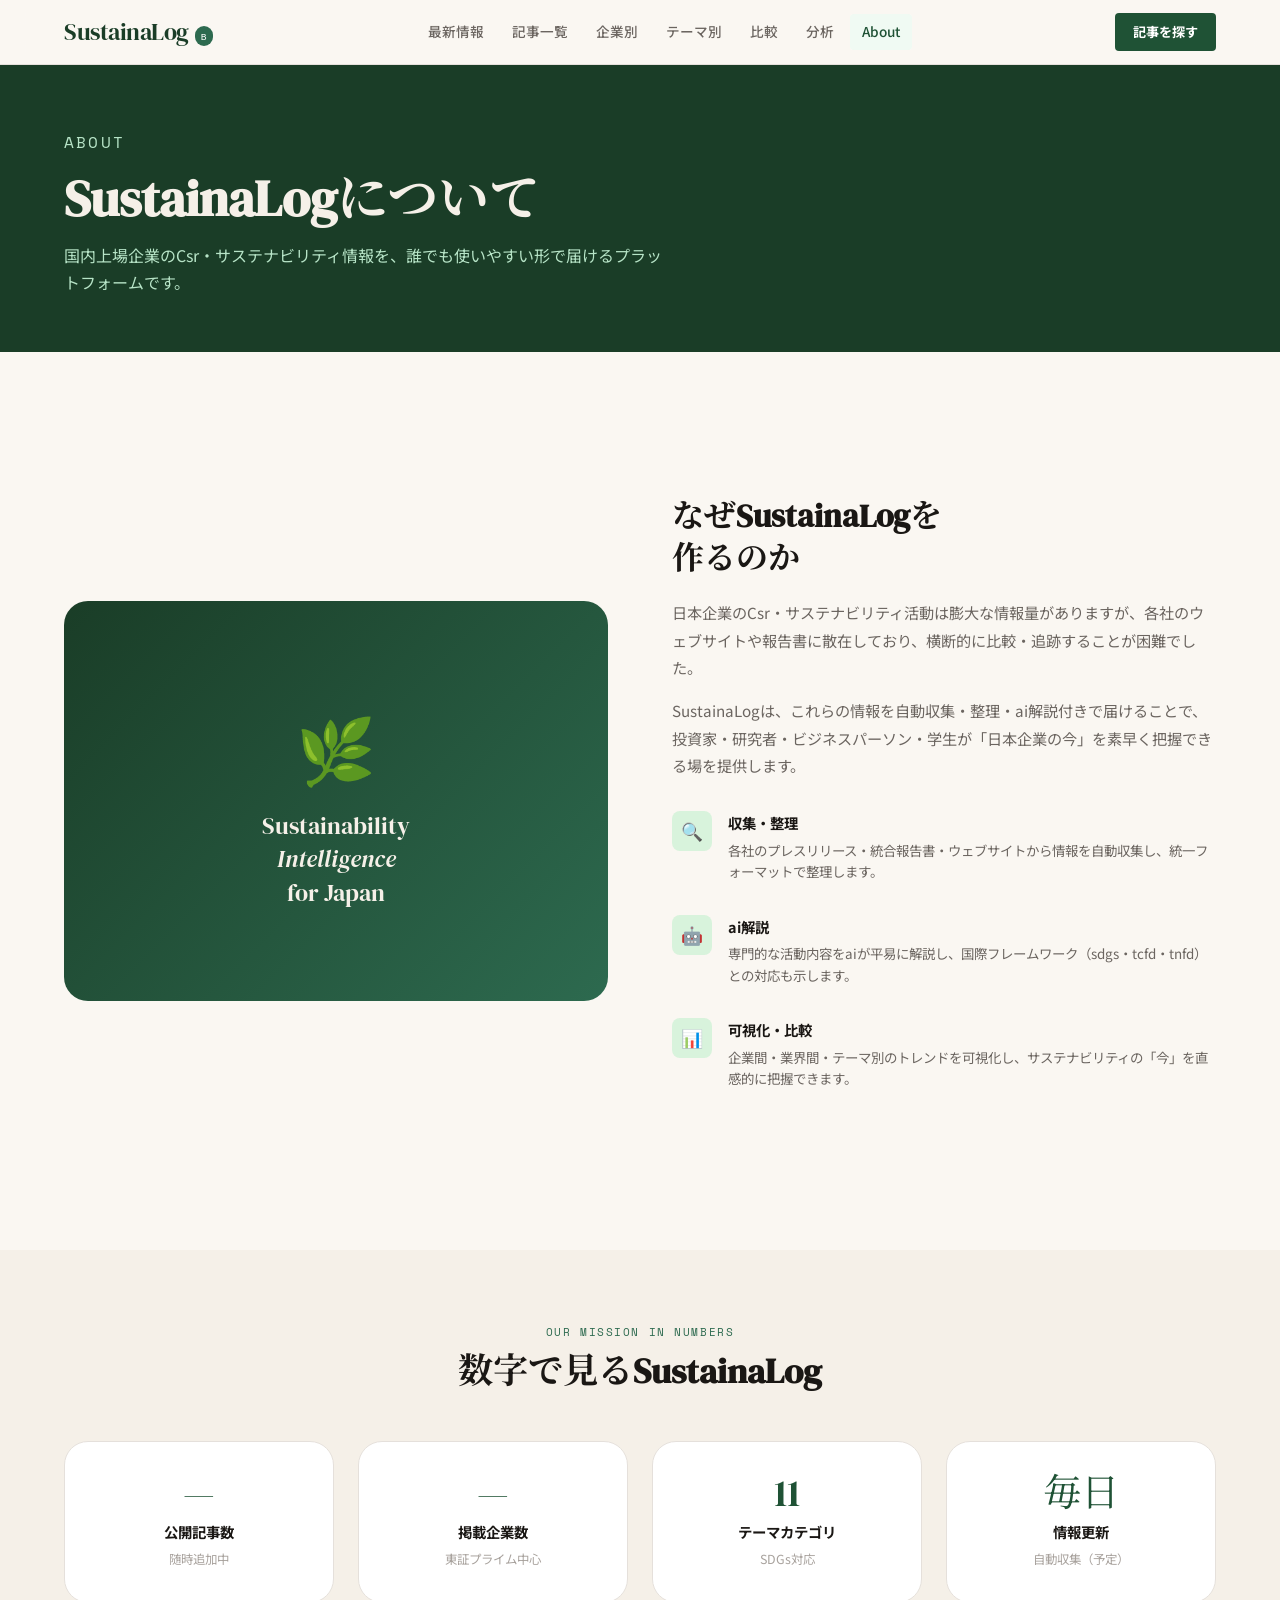
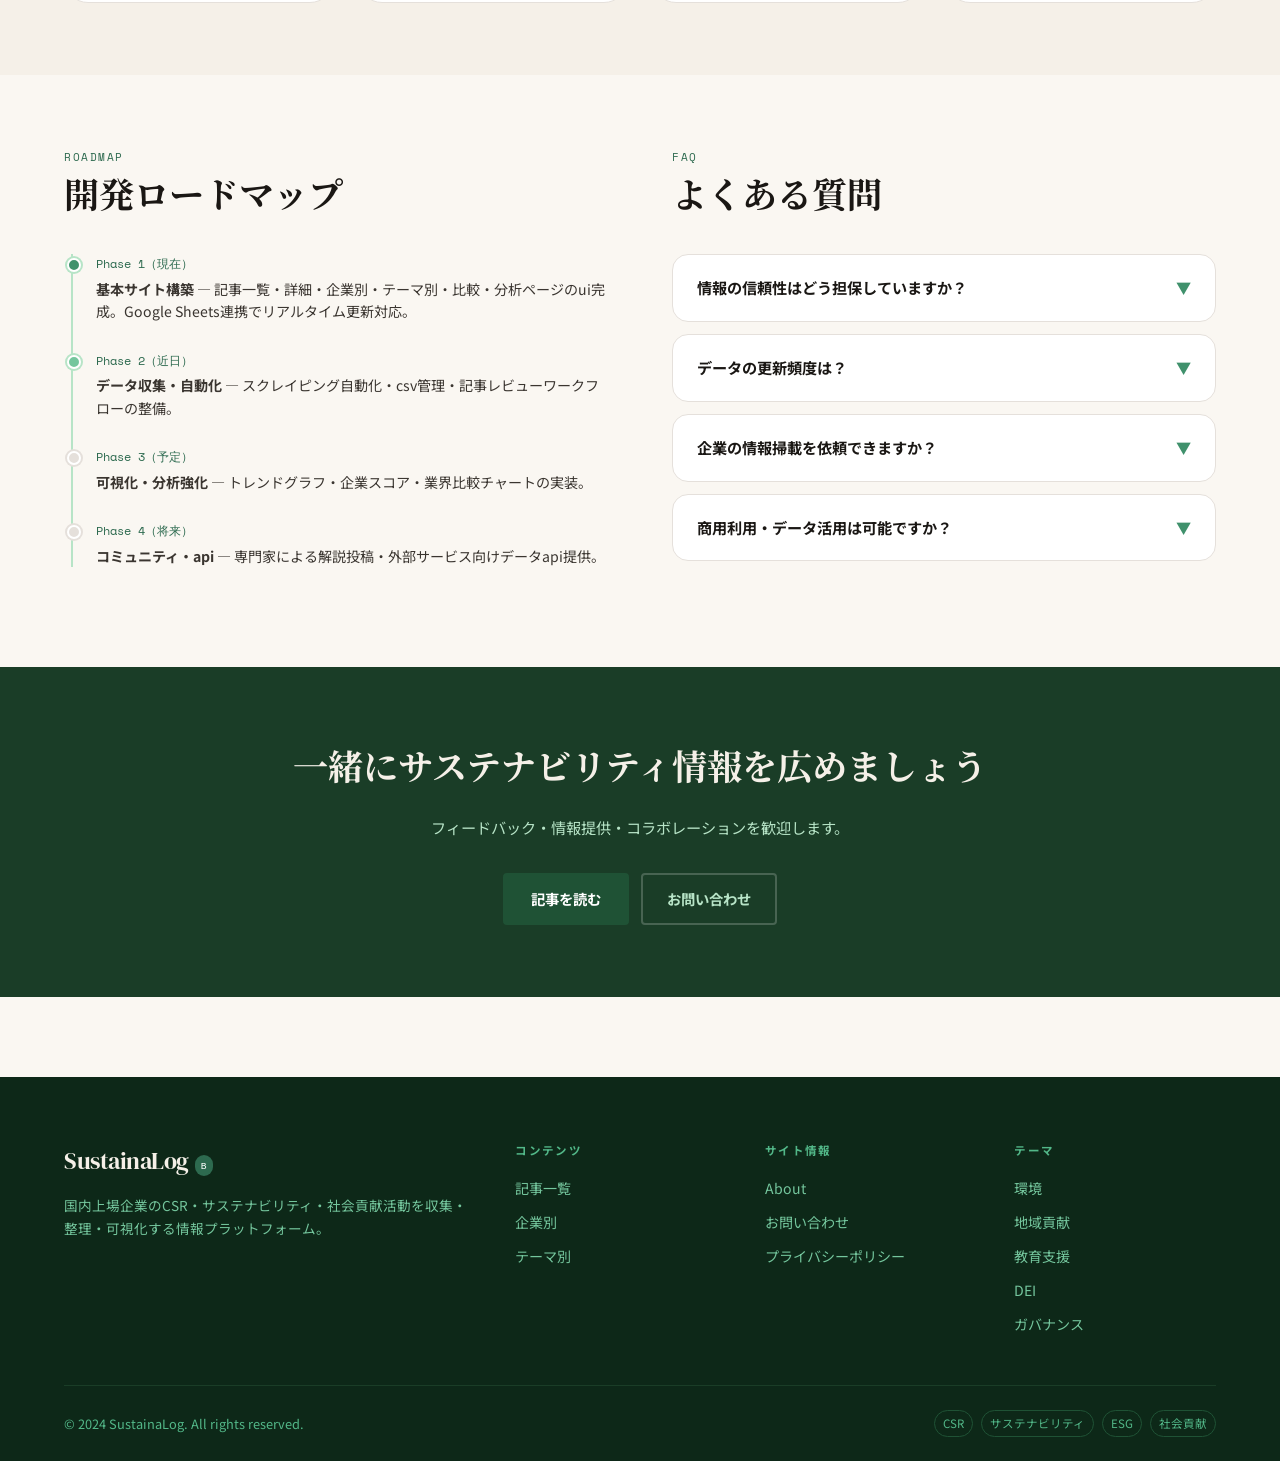
==== commit 1eaac5fa: "Add files via upload" ====
--- a/about.html
+++ b/about.html
@@ -162,19 +162,19 @@
     </div>
     <div class="stats-grid">
       <div class="stat-card animate-in">
-        <div class="stat-num">248+</div>
-        <div class="stat-label">収録記事数</div>
+        <div class="stat-num" id="about-stat-articles">—</div>
+        <div class="stat-label">公開記事数</div>
         <div class="stat-desc">随時追加中</div>
       </div>
       <div class="stat-card animate-in">
-        <div class="stat-num">87社</div>
-        <div class="stat-label">掃載企業数</div>
+        <div class="stat-num" id="about-stat-companies">—</div>
+        <div class="stat-label">掲載企業数</div>
         <div class="stat-desc">東証プライム中心</div>
       </div>
       <div class="stat-card animate-in">
         <div class="stat-num">11</div>
         <div class="stat-label">テーマカテゴリ</div>
-        <div class="stat-desc">sdgs対応</div>
+        <div class="stat-desc">SDGs対応</div>
       </div>
       <div class="stat-card animate-in">
         <div class="stat-num">毎日</div>
@@ -284,12 +284,40 @@
 
 <script src="schema.js"></script>
 <script src="dummy-data.js"></script>
+<script src="sheets-api.js"></script>
 <script src="data.js"></script>
 <script>
 document.getElementById("header-mount").innerHTML = renderHeader("about.html");
 document.getElementById("footer-mount").innerHTML = renderFooter();
 initScrollAnimations();
 
+// GAS の stats エンドポイントから集計済みデータを取得
+// 承認ボタンが押されるたびに GAS 側が stats シートを更新しているので
+// ここでは stats シートの1行を読むだけ（超軽量）
+(async () => {
+  try {
+    const endpoint = (typeof SHEET_CONFIG !== 'undefined' && SHEET_CONFIG.GAS_ENDPOINT)
+      ? SHEET_CONFIG.GAS_ENDPOINT
+      : null;
+
+    if (!endpoint) return; // GAS未設定時はダッシュ表示のまま
+
+    const res  = await fetch(endpoint + '?action=getStats', { method: 'GET' });
+    const data = await res.json();
+
+    if (data.success) {
+      const artEl = document.getElementById("about-stat-articles");
+      const coEl  = document.getElementById("about-stat-companies");
+      if (artEl) artEl.textContent = data.article_count > 0 ? data.article_count + '件' : '—';
+      if (coEl)  coEl.textContent  = data.company_count > 0 ? data.company_count + '社' : '—';
+    }
+  } catch (err) {
+    // 取得失敗時は —（ダッシュ）のまま表示
+    console.warn('[About] stats取得失敗:', err.message);
+  }
+})();
+
+// FAQ アコーディオン
 function toggleFaq(el) {
   var item = el.closest(".faq-item");
   var isOpen = item.classList.contains("open");
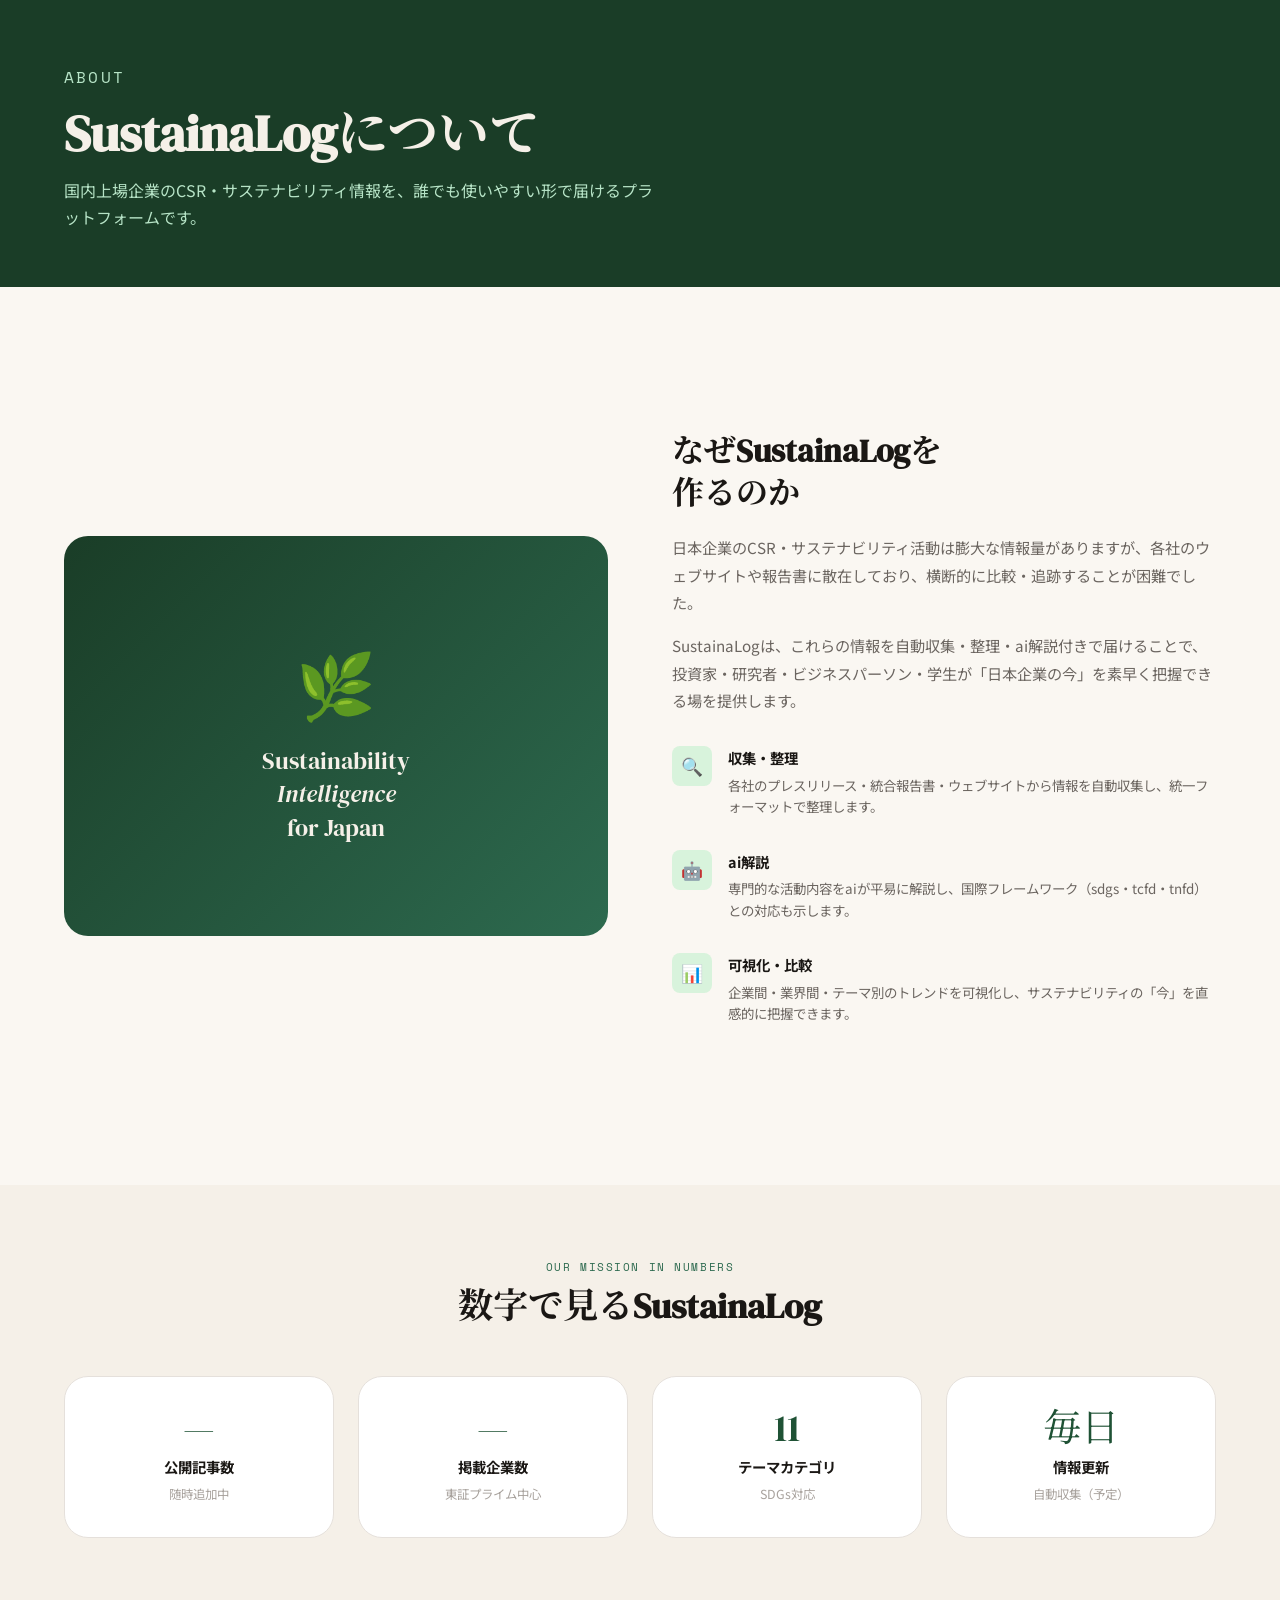
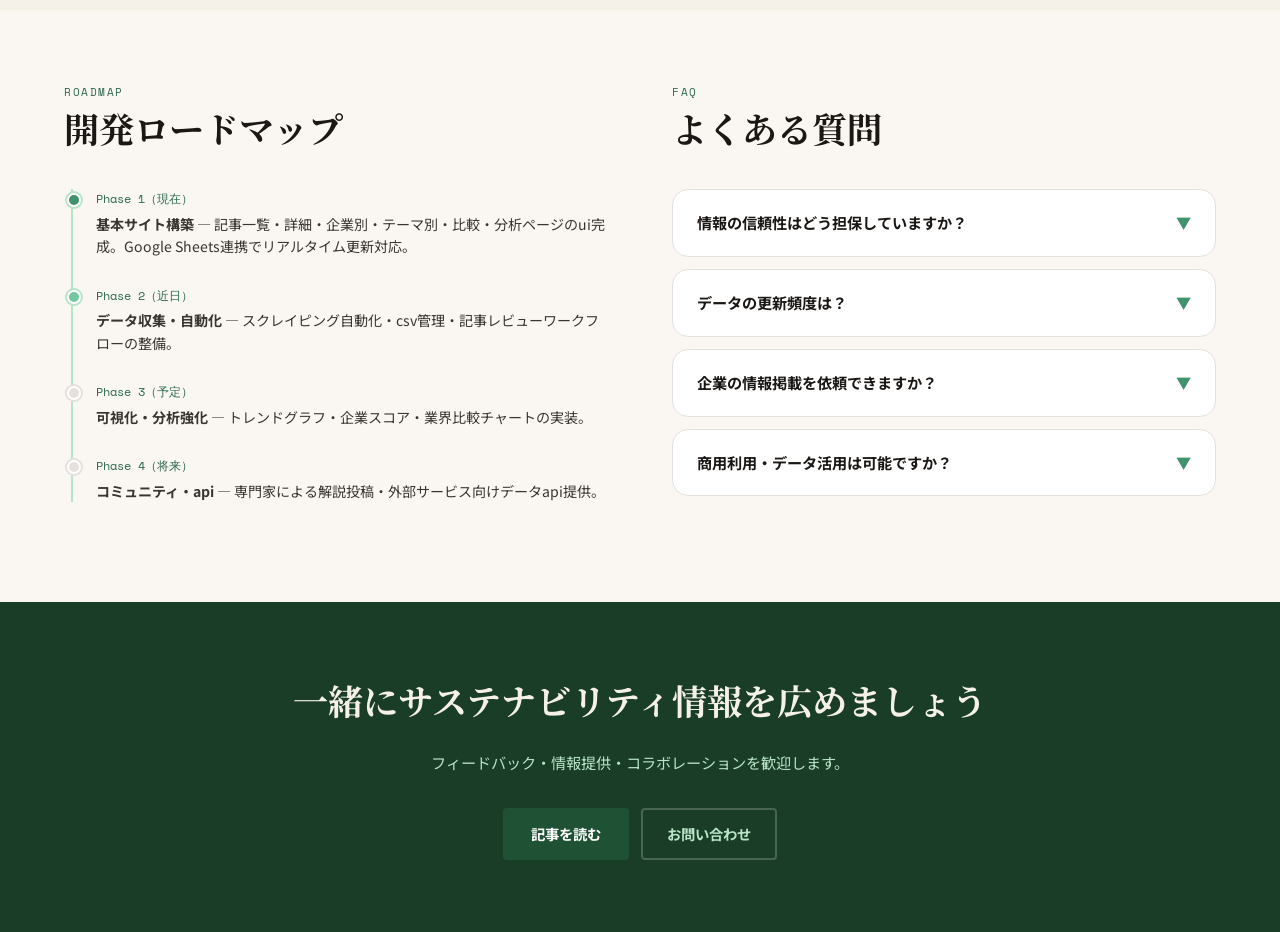
==== commit 2faf1b4d: "Add files via upload" ====
--- a/about.html
+++ b/about.html
@@ -4,11 +4,11 @@
   <meta charset="UTF-8">
   <meta name="viewport" content="width=device-width, initial-scale=1.0">
   <title>About — SustainaLog</title>
-  <meta name="description" content="SustainaLogについて。国内企業のCsr・サステナビリティ情報プラットフォームのコンセプトと運営方针。">
+  <meta name="description" content="SustainaLogについて。国内企業のCSR・サステナビリティ情報プラットフォームのコンセプトと運営方針。">
   <link rel="icon" href="data:image/svg+xml,<svg xmlns='http://www.w3.org/2000/svg' viewBox='0 0 100 100'><text y='.9em' font-size='90'>&#127807;</text></svg>">
   <meta property="og:type" content="website">
   <meta property="og:title" content="About — SustainaLog">
-  <meta property="og:description" content="SustainaLogについて。国内企業のCsr・サステナビリティ情報プラットフォームのコンセプトと運営方针。">
+  <meta property="og:description" content="SustainaLogについて。国内企業のCSR・サステナビリティ情報プラットフォームのコンセプトと運営方針。">
   <meta property="og:site_name" content="SustainaLog">
   <meta name="twitter:card" content="summary">
   <link rel="stylesheet" href="style.css">
@@ -105,7 +105,7 @@
   <div class="container">
     <p class="page-hero-label">About</p>
     <h1>SustainaLogについて</h1>
-    <p>国内上場企業のCsr・サステナビリティ情報を、誰でも使いやすい形で届けるプラットフォームです。</p>
+    <p>国内上場企業のCSR・サステナビリティ情報を、誰でも使いやすい形で届けるプラットフォームです。</p>
   </div>
 </div>
 
@@ -123,7 +123,7 @@
       </div>
       <div class="about-text">
         <h2>なぜSustainaLogを<br>作るのか</h2>
-        <p>日本企業のCsr・サステナビリティ活動は膨大な情報量がありますが、各社のウェブサイトや報告書に散在しており、横断的に比較・追跡することが困難でした。</p>
+        <p>日本企業のCSR・サステナビリティ活動は膨大な情報量がありますが、各社のウェブサイトや報告書に散在しており、横断的に比較・追跡することが困難でした。</p>
         <p>SustainaLogは、これらの情報を自動収集・整理・ai解説付きで届けることで、投資家・研究者・ビジネスパーソン・学生が「日本企業の今」を素早く把握できる場を提供します。</p>
         <div class="value-cards">
           <div class="value-card">
@@ -229,7 +229,7 @@
             <span class="faq-icon">&#9660;</span>
           </div>
           <div class="faq-a">
-            掃載する情報はすべて各企業の公式サイト・プレスリリース・統合報告書を一次ソースとし、引用元urlを明記しています。ai解説はあくまで参考情報として提供しています。
+            掲載する情報はすべて各企業の公式サイト・プレスリリース・統合報告書を一次ソースとし、引用元urlを明記しています。ai解説はあくまで参考情報として提供しています。
           </div>
         </div>
 
@@ -245,11 +245,11 @@
 
         <div class="faq-item">
           <div class="faq-q" onclick="toggleFaq(this)">
-            企業の情報掃載を依頼できますか？
+            企業の情報掲載を依頼できますか？
             <span class="faq-icon">&#9660;</span>
           </div>
           <div class="faq-a">
-            掃載企業の追加リクエストはお問い合わせフォームからご連絡ください。公開情報を元に収録を検討します。
+            掲載企業の追加リクエストはお問い合わせフォームからご連絡ください。公開情報を元に収録を検討します。
           </div>
         </div>
 
@@ -275,14 +275,14 @@
     <p style="color:var(--green-200);margin-bottom:32px;font-size:0.95rem;">フィードバック・情報提供・コラボレーションを歓迎します。</p>
     <div style="display:flex;gap:12px;justify-content:center;flex-wrap:wrap;">
       <a href="articles.html" class="btn btn-primary">記事を読む</a>
-      <a href="mailto:hello@sustainalog.jp" class="btn" style="color:var(--green-200);border:2px solid rgba(255,255,255,0.2);padding:12px 24px;border-radius:4px;font-weight:700;font-size:0.9rem;">お問い合わせ</a>
+      <a href="/cdn-cgi/l/email-protection#b9d1dcd5d5d6f9cacccacdd8d0d7d8d5d6de97d3c9" class="btn" style="color:var(--green-200);border:2px solid rgba(255,255,255,0.2);padding:12px 24px;border-radius:4px;font-weight:700;font-size:0.9rem;">お問い合わせ</a>
     </div>
   </div>
 </section>
 
 <div id="footer-mount"></div>
 
-<script src="schema.js"></script>
+<script data-cfasync="false" src="/cdn-cgi/scripts/5c5dd728/cloudflare-static/email-decode.min.js"></script><script src="schema.js"></script>
 <script src="dummy-data.js"></script>
 <script src="sheets-api.js"></script>
 <script src="data.js"></script>
@@ -321,9 +321,4 @@
 function toggleFaq(el) {
   var item = el.closest(".faq-item");
   var isOpen = item.classList.contains("open");
-  document.querySelectorAll(".faq-item.open").forEach(function(i) { i.classList.remove("open"); });
-  if (!isOpen) item.classList.add("open");
-}
-</script>
-</body>
-</html>
+  document.querySele
